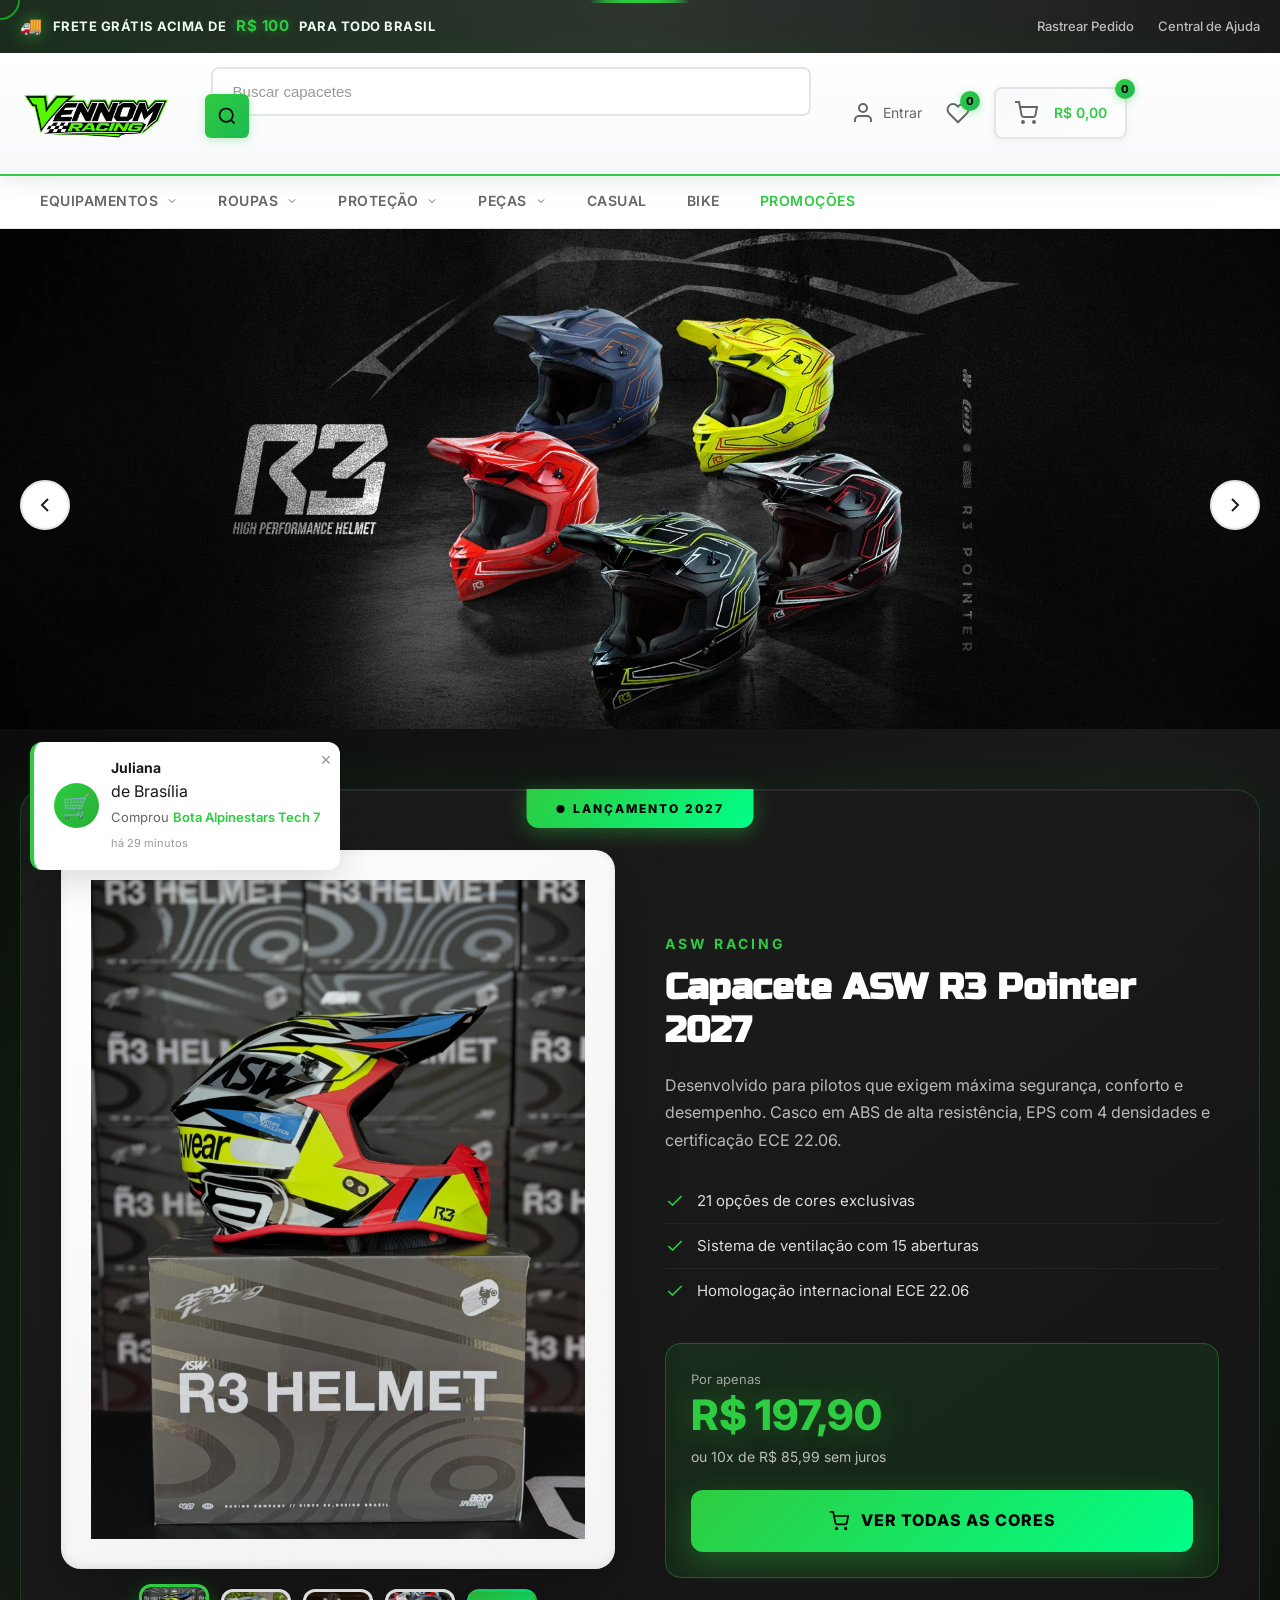
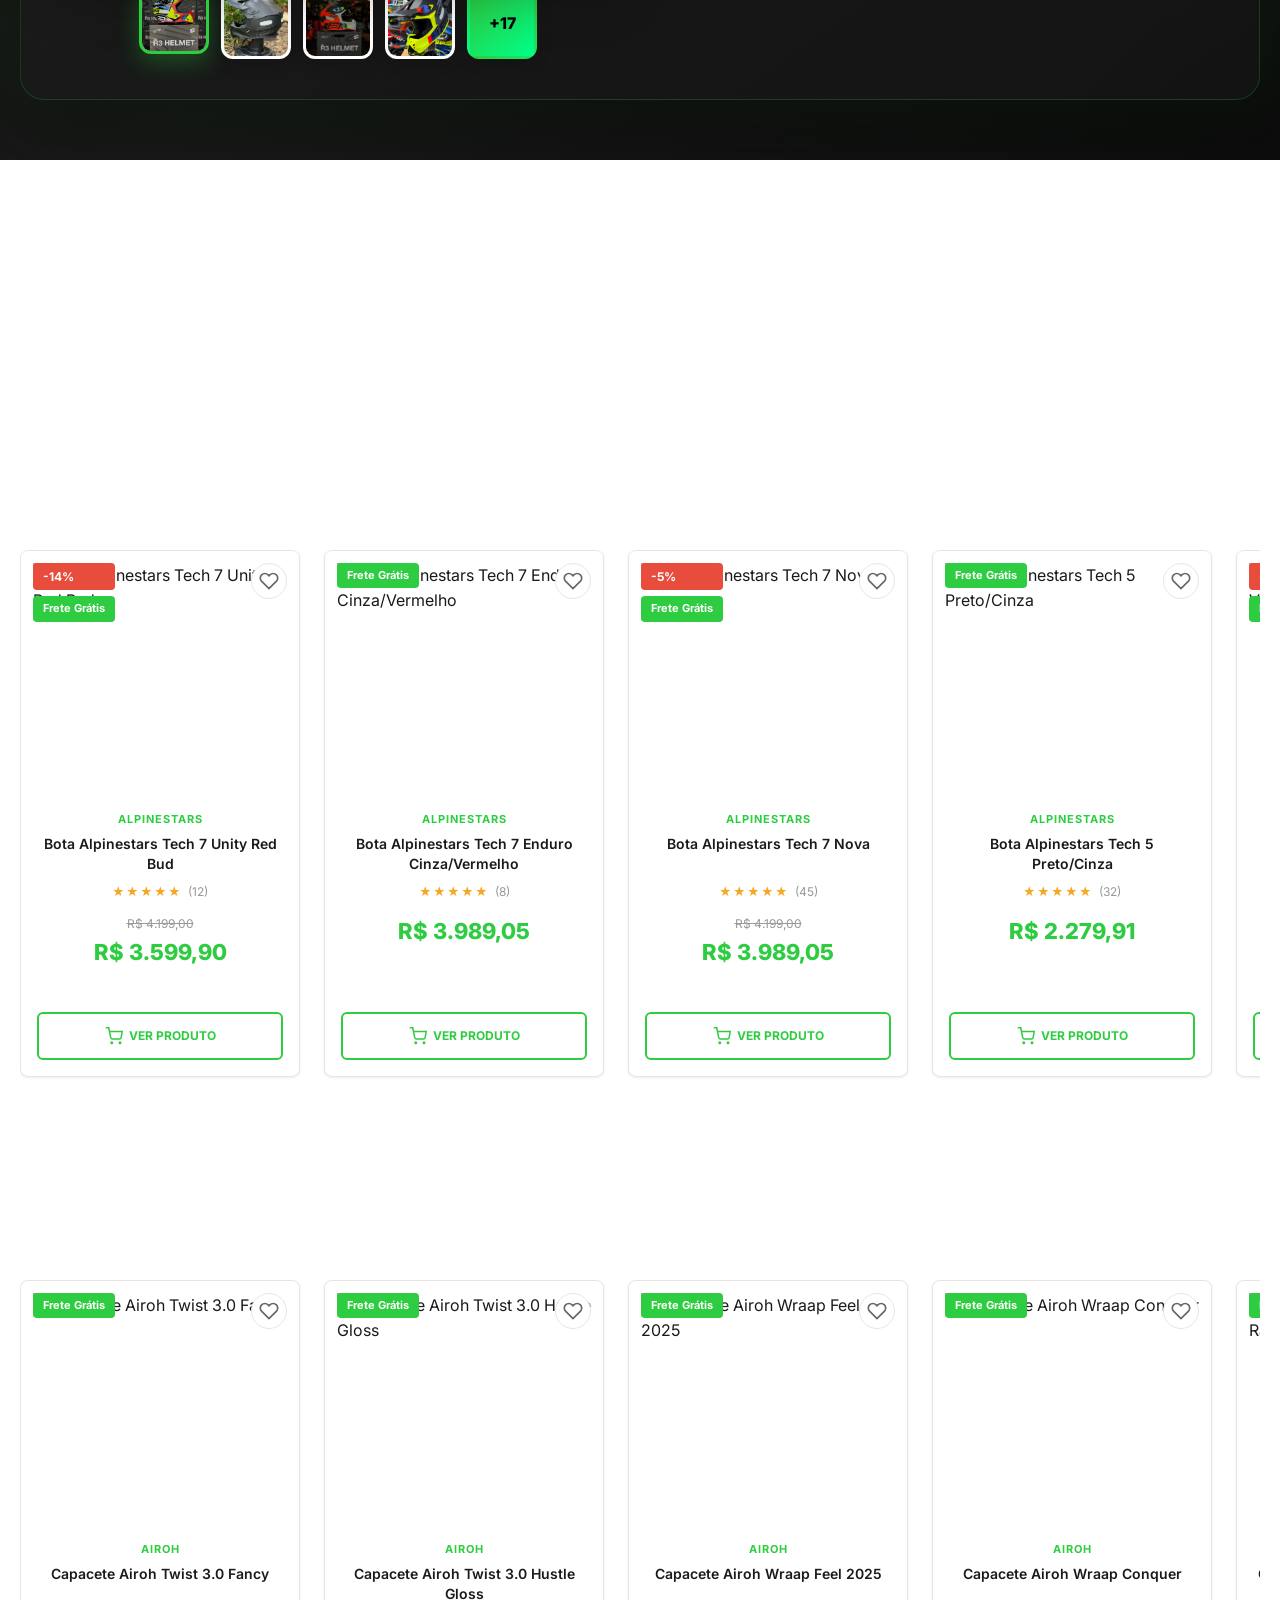
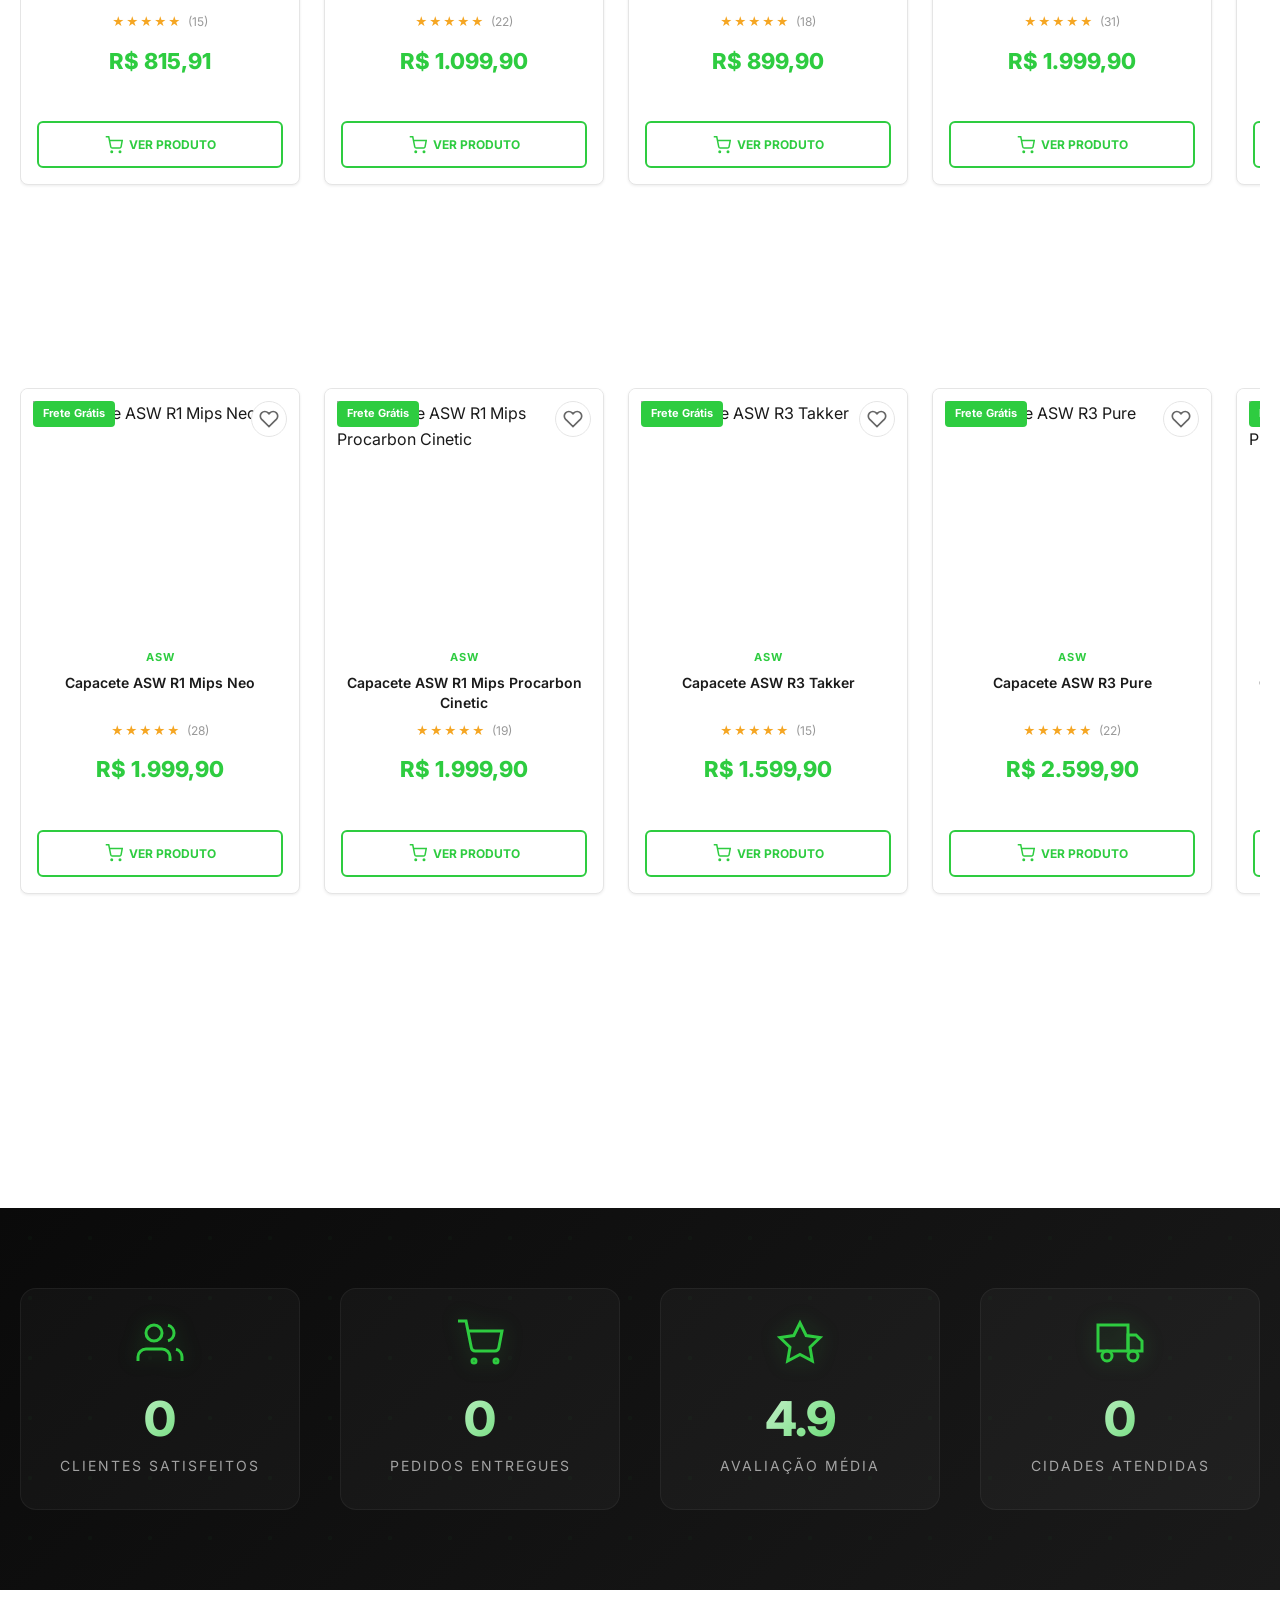
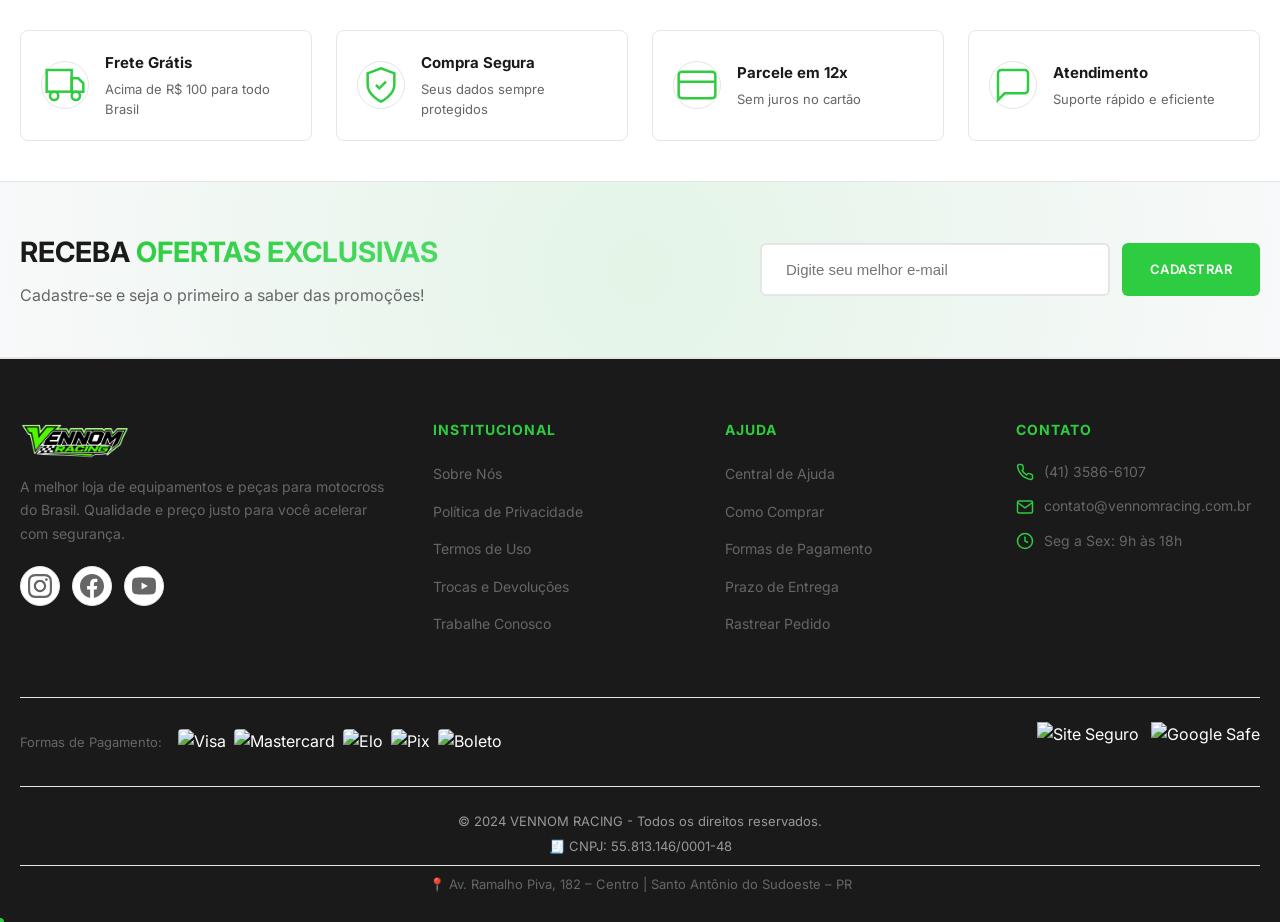
==== index.html @ b7139f8f "Loja VENNOM RACING - E-commerce de Motocross - Página inicial com produtos em destaque - Página de p" ====
<!DOCTYPE html>
<html lang="pt-BR">
<head>
    <meta charset="UTF-8">
    <meta name="viewport" content="width=device-width, initial-scale=1.0">
    <title>VENNOM RACING - Equipamentos e Peças para Motocross</title>
    <link rel="preconnect" href="https://fonts.googleapis.com">
    <link rel="preconnect" href="https://fonts.gstatic.com" crossorigin>
    <link href="https://fonts.googleapis.com/css2?family=Russo+One&family=Inter:wght@400;500;600;700;800&display=swap" rel="stylesheet">
    <link rel="stylesheet" href="styles.css">
    <link rel="stylesheet" href="css/effects.css">
</head>
<body>
    <!-- Top Bar -->
    <div class="top-bar">
        <div class="container">
            <div class="top-bar-content">
                <span class="shipping-info">
                    <span class="truck-icon">🚚</span>
                    FRETE GRÁTIS acima de <strong>R$ 100</strong> para todo Brasil
                </span>
                <div class="top-links">
                    <a href="#">Rastrear Pedido</a>
                    <a href="#">Central de Ajuda</a>
                </div>
            </div>
        </div>
    </div>

    <!-- Header Principal -->
    <header class="header">
        <div class="container">
            <div class="header-content">
                <!-- Logo -->
                <a href="/" class="logo">
                    <img src="assets/logo.png" alt="VENNOM RACING" class="logo-img">
                </a>

                <!-- Search Bar -->
                <div class="search-container">
                    <input type="text" placeholder="Buscar capacetes, botas, equipamentos..." class="search-input">
                    <button class="search-btn">
                        <svg width="20" height="20" viewBox="0 0 24 24" fill="none" stroke="currentColor" stroke-width="2">
                            <circle cx="11" cy="11" r="8"/>
                            <path d="m21 21-4.35-4.35"/>
                        </svg>
                    </button>
                </div>

                <!-- Header Actions -->
                <div class="header-actions">
                    <a href="#" class="header-action">
                        <svg width="24" height="24" viewBox="0 0 24 24" fill="none" stroke="currentColor" stroke-width="2">
                            <path d="M20 21v-2a4 4 0 0 0-4-4H8a4 4 0 0 0-4 4v2"/>
                            <circle cx="12" cy="7" r="4"/>
                        </svg>
                        <span>Entrar</span>
                    </a>
                    <a href="#" class="header-action wishlist">
                        <svg width="24" height="24" viewBox="0 0 24 24" fill="none" stroke="currentColor" stroke-width="2">
                            <path d="M20.84 4.61a5.5 5.5 0 0 0-7.78 0L12 5.67l-1.06-1.06a5.5 5.5 0 0 0-7.78 7.78l1.06 1.06L12 21.23l7.78-7.78 1.06-1.06a5.5 5.5 0 0 0 0-7.78z"/>
                        </svg>
                        <span class="badge">0</span>
                    </a>
                    <a href="#" class="header-action cart">
                        <svg width="24" height="24" viewBox="0 0 24 24" fill="none" stroke="currentColor" stroke-width="2">
                            <circle cx="9" cy="21" r="1"/>
                            <circle cx="20" cy="21" r="1"/>
                            <path d="M1 1h4l2.68 13.39a2 2 0 0 0 2 1.61h9.72a2 2 0 0 0 2-1.61L23 6H6"/>
                        </svg>
                        <span class="badge cart-count">0</span>
                        <span class="cart-total">R$ 0,00</span>
                    </a>
                </div>
            </div>
        </div>
    </header>

    <!-- Navigation -->
    <nav class="main-nav">
        <div class="container">
            <ul class="nav-list">
                <li class="nav-item has-dropdown">
                    <a href="#">
                        Equipamentos
                        <svg width="12" height="12" viewBox="0 0 24 24" fill="none" stroke="currentColor" stroke-width="2">
                            <path d="m6 9 6 6 6-6"/>
                        </svg>
                    </a>
                    <div class="dropdown-menu">
                        <div class="dropdown-column">
                            <h4>Capacetes</h4>
                            <a href="#">Capacetes Motocross</a>
                            <a href="#">Capacetes On Road</a>
                            <a href="#">Capacetes Abertos</a>
                            <a href="#">Viseiras</a>
                        </div>
                        <div class="dropdown-column">
                            <h4>Botas</h4>
                            <a href="#">Botas Motocross</a>
                            <a href="#">Botas Alpinestars</a>
                            <a href="#">Botas Gaerne</a>
                            <a href="#">Botas IMS</a>
                        </div>
                        <div class="dropdown-column">
                            <h4>Óculos</h4>
                            <a href="#">Óculos Oakley</a>
                            <a href="#">Óculos 100%</a>
                            <a href="#">Óculos Leatt</a>
                            <a href="#">Lentes e Tear-Offs</a>
                        </div>
                        <div class="dropdown-column">
                            <h4>Luvas</h4>
                            <a href="#">Luvas Motocross</a>
                            <a href="#">Luvas Alpinestars</a>
                            <a href="#">Luvas Fox</a>
                        </div>
                    </div>
                </li>
                <li class="nav-item has-dropdown">
                    <a href="#">
                        Roupas
                        <svg width="12" height="12" viewBox="0 0 24 24" fill="none" stroke="currentColor" stroke-width="2">
                            <path d="m6 9 6 6 6-6"/>
                        </svg>
                    </a>
                    <div class="dropdown-menu">
                        <div class="dropdown-column">
                            <h4>Calças e Camisas</h4>
                            <a href="#">Calças Motocross</a>
                            <a href="#">Camisas Motocross</a>
                            <a href="#">Kit Calça + Camisa</a>
                        </div>
                        <div class="dropdown-column">
                            <h4>Meiões</h4>
                            <a href="#">Meiões Motocross</a>
                            <a href="#">Meiões Fox</a>
                            <a href="#">Meiões Alpinestars</a>
                        </div>
                    </div>
                </li>
                <li class="nav-item has-dropdown">
                    <a href="#">
                        Proteção
                        <svg width="12" height="12" viewBox="0 0 24 24" fill="none" stroke="currentColor" stroke-width="2">
                            <path d="m6 9 6 6 6-6"/>
                        </svg>
                    </a>
                    <div class="dropdown-menu">
                        <div class="dropdown-column">
                            <h4>Proteções</h4>
                            <a href="#">Coletes</a>
                            <a href="#">Joelheiras</a>
                            <a href="#">Cotoveleiras</a>
                            <a href="#">Protetores de Pescoço</a>
                            <a href="#">Cintas Abdominais</a>
                        </div>
                    </div>
                </li>
                <li class="nav-item has-dropdown">
                    <a href="#">
                        Peças
                        <svg width="12" height="12" viewBox="0 0 24 24" fill="none" stroke="currentColor" stroke-width="2">
                            <path d="m6 9 6 6 6-6"/>
                        </svg>
                    </a>
                    <div class="dropdown-menu">
                        <div class="dropdown-column">
                            <h4>Motor</h4>
                            <a href="#">Filtros de Ar</a>
                            <a href="#">Filtros de Óleo</a>
                            <a href="#">Escapamentos</a>
                            <a href="#">Pistões</a>
                        </div>
                        <div class="dropdown-column">
                            <h4>Guidão</h4>
                            <a href="#">Guidões</a>
                            <a href="#">Manoplas</a>
                            <a href="#">Manetes</a>
                            <a href="#">Protetores de Mão</a>
                        </div>
                        <div class="dropdown-column">
                            <h4>Relação</h4>
                            <a href="#">Correntes</a>
                            <a href="#">Coroas</a>
                            <a href="#">Pinhões</a>
                        </div>
                    </div>
                </li>
                <li class="nav-item">
                    <a href="#">Casual</a>
                </li>
                <li class="nav-item">
                    <a href="#">Bike</a>
                </li>
                <li class="nav-item highlight">
                    <a href="#">Promoções</a>
                </li>
            </ul>
        </div>
    </nav>

    <!-- Hero Slider -->
    <section class="hero-slider">
        <div class="slider-container">
            <div class="slides">
                <div class="slide active">
                    <a href="#" class="slide-banner-full">
                        <img src="assets/banner-fasthouse.png" alt="Fasthouse - Só encontra aqui">
                    </a>
                </div>
                <div class="slide">
                    <a href="#asw-section" class="slide-banner-full">
                        <img src="assets/banner-asw-r3.png" alt="Capacete ASW R3">
                    </a>
                </div>
                <div class="slide">
                    <a href="#botas-section" class="slide-banner-full">
                        <img src="assets/banner-leatt.png" alt="Leatt Off-Road">
                    </a>
                </div>
            </div>
            <button class="slider-btn prev">
                <svg width="24" height="24" viewBox="0 0 24 24" fill="none" stroke="currentColor" stroke-width="2">
                    <path d="m15 18-6-6 6-6"/>
                </svg>
            </button>
            <button class="slider-btn next">
                <svg width="24" height="24" viewBox="0 0 24 24" fill="none" stroke="currentColor" stroke-width="2">
                    <path d="m9 18 6-6-6-6"/>
                </svg>
            </button>
            <div class="slider-dots">
                <span class="dot active"></span>
                <span class="dot"></span>
                <span class="dot"></span>
            </div>
        </div>
    </section>

    <!-- PRODUTO EM DESTAQUE -->
    <section class="featured-product-section">
        <div class="container">
            <div class="featured-product">
                <div class="featured-badge">
                    <span class="pulse-dot"></span>
                    LANÇAMENTO 2027
                </div>
                <div class="featured-content">
                    <div class="featured-gallery">
                        <div class="featured-main-image">
                            <img src="assets/products/r3/r3-01.jpg" alt="Capacete ASW R3 Pointer 2027" id="featured-image">
                        </div>
                        <div class="featured-thumbnails">
                            <div class="featured-thumb active" onclick="changeFeaturedImage('assets/products/r3/r3-01.jpg', this)">
                                <img src="assets/products/r3/r3-01.jpg" alt="Cor 1">
                            </div>
                            <div class="featured-thumb" onclick="changeFeaturedImage('assets/products/r3/r3-05.jpg', this)">
                                <img src="assets/products/r3/r3-05.jpg" alt="Cor 2">
                            </div>
                            <div class="featured-thumb" onclick="changeFeaturedImage('assets/products/r3/r3-08.jpg', this)">
                                <img src="assets/products/r3/r3-08.jpg" alt="Cor 3">
                            </div>
                            <div class="featured-thumb" onclick="changeFeaturedImage('assets/products/r3/r3-19.jpg', this)">
                                <img src="assets/products/r3/r3-19.jpg" alt="Cor 4">
                            </div>
                            <div class="featured-thumb more-colors" onclick="window.location.href='produto-asw-r3.html'">
                                <span>+17</span>
                            </div>
                        </div>
                    </div>
                    <div class="featured-info">
                        <span class="featured-brand">ASW RACING</span>
                        <h2 class="featured-title">Capacete ASW R3 Pointer 2027</h2>
                        <p class="featured-description">
                            Desenvolvido para pilotos que exigem máxima segurança, conforto e desempenho.
                            Casco em ABS de alta resistência, EPS com 4 densidades e certificação ECE 22.06.
                        </p>
                        <ul class="featured-highlights">
                            <li>
                                <svg width="20" height="20" viewBox="0 0 24 24" fill="none" stroke="currentColor" stroke-width="2">
                                    <polyline points="20 6 9 17 4 12"/>
                                </svg>
                                21 opções de cores exclusivas
                            </li>
                            <li>
                                <svg width="20" height="20" viewBox="0 0 24 24" fill="none" stroke="currentColor" stroke-width="2">
                                    <polyline points="20 6 9 17 4 12"/>
                                </svg>
                                Sistema de ventilação com 15 aberturas
                            </li>
                            <li>
                                <svg width="20" height="20" viewBox="0 0 24 24" fill="none" stroke="currentColor" stroke-width="2">
                                    <polyline points="20 6 9 17 4 12"/>
                                </svg>
                                Homologação internacional ECE 22.06
                            </li>
                        </ul>
                        <div class="featured-price-box">
                            <div class="featured-price">
                                <span class="price-label">Por apenas</span>
                                <span class="price-value">R$ 197,90</span>
                                <span class="price-installments">ou 10x de R$ 85,99 sem juros</span>
                            </div>
                            <div class="featured-actions">
                                <a href="produto-asw-r3.html" class="btn-featured-buy">
                                    <svg width="20" height="20" viewBox="0 0 24 24" fill="none" stroke="currentColor" stroke-width="2">
                                        <circle cx="9" cy="21" r="1"/>
                                        <circle cx="20" cy="21" r="1"/>
                                        <path d="M1 1h4l2.68 13.39a2 2 0 0 0 2 1.61h9.72a2 2 0 0 0 2-1.61L23 6H6"/>
                                    </svg>
                                    VER TODAS AS CORES
                                </a>
                            </div>
                        </div>
                    </div>
                </div>
            </div>
        </div>
    </section>

    <!-- Categories Section -->
    <section class="categories-section">
        <div class="container">
            <div class="categories-grid">
                <a href="#botas-section" class="category-card">
                    <div class="category-image-box">
                        <img src="assets/cat-bota-street.png" alt="Botas Street">
                    </div>
                    <span>Botas Street</span>
                </a>
                <a href="#botas-section" class="category-card">
                    <div class="category-image-box">
                        <img src="assets/cat-bota-mx.png" alt="Botas Off-Road">
                    </div>
                    <span>Botas Off-Road</span>
                </a>
                <a href="#capacetes-section" class="category-card">
                    <div class="category-image-box">
                        <img src="assets/cat-capacete-mx.png" alt="Capacetes Off-Road">
                    </div>
                    <span>Capacetes MX</span>
                </a>
                <a href="#capacetes-section" class="category-card">
                    <div class="category-image-box">
                        <img src="assets/cat-capacete-street.png" alt="Capacetes Street">
                    </div>
                    <span>Capacetes Street</span>
                </a>
                <a href="#" class="category-card">
                    <div class="category-image-box">
                        <img src="assets/cat-macacao.png" alt="Macacões">
                    </div>
                    <span>Macacões</span>
                </a>
                <a href="#" class="category-card">
                    <div class="category-image-box">
                        <img src="assets/cat-camisa.png" alt="Camisas Motocross">
                    </div>
                    <span>Camisas MX</span>
                </a>
            </div>
        </div>
    </section>

    <!-- Botas Alpinestars -->
    <section class="products-section" id="botas-section">
        <div class="container">
            <div class="section-header">
                <h2>BOTAS <span class="highlight-text">ALPINESTARS</span></h2>
                <a href="botas.html" class="view-all">Ver todos →</a>
            </div>
            <div class="products-grid" id="all-products-grid">
                <!-- Produtos carregados via JavaScript -->
            </div>
        </div>
    </section>

    <!-- Capacetes Airoh -->
    <section class="products-section" id="capacetes-section">
        <div class="container">
            <div class="section-header">
                <h2>CAPACETES <span class="highlight-text">AIROH</span></h2>
                <a href="capacetes.html" class="view-all">Ver todos →</a>
            </div>
            <div class="products-grid" id="capacetes-grid">
                <!-- Capacetes carregados via JavaScript -->
            </div>
        </div>
    </section>

    <!-- Capacetes ASW -->
    <section class="products-section" id="asw-section">
        <div class="container">
            <div class="section-header">
                <h2>CAPACETES <span class="highlight-text">ASW</span></h2>
                <a href="capacetes.html" class="view-all">Ver todos →</a>
            </div>
            <div class="products-grid" id="asw-grid">
                <!-- Capacetes ASW carregados via JavaScript -->
            </div>
        </div>
    </section>

    <!-- Brands Section -->
    <section class="brands-section">
        <div class="container">
            <div class="section-header">
                <h2>GRANDES <span class="highlight-text">MARCAS</span></h2>
                <div class="header-line"></div>
            </div>
            <div class="brands-logos">
                <img src="assets/marcas-logos.png" alt="ASW Racing, Alpinestars, MT Helmets, Norisk, 100%, Sidi" class="brands-img">
            </div>
        </div>
    </section>

    <!-- Stats Section -->
    <section class="stats-section">
        <div class="container">
            <div class="stats-grid">
                <div class="stat-item">
                    <div class="stat-icon">
                        <svg width="48" height="48" viewBox="0 0 24 24" fill="none" stroke="currentColor" stroke-width="1.5">
                            <path d="M17 21v-2a4 4 0 0 0-4-4H5a4 4 0 0 0-4 4v2"/>
                            <circle cx="9" cy="7" r="4"/>
                            <path d="M23 21v-2a4 4 0 0 0-3-3.87"/>
                            <path d="M16 3.13a4 4 0 0 1 0 7.75"/>
                        </svg>
                    </div>
                    <span class="stat-number counter-number" data-target="15000">0</span>
                    <span class="stat-label">Clientes Satisfeitos</span>
                </div>
                <div class="stat-item">
                    <div class="stat-icon">
                        <svg width="48" height="48" viewBox="0 0 24 24" fill="none" stroke="currentColor" stroke-width="1.5">
                            <circle cx="9" cy="21" r="1"/>
                            <circle cx="20" cy="21" r="1"/>
                            <path d="M1 1h4l2.68 13.39a2 2 0 0 0 2 1.61h9.72a2 2 0 0 0 2-1.61L23 6H6"/>
                        </svg>
                    </div>
                    <span class="stat-number counter-number" data-target="28500">0</span>
                    <span class="stat-label">Pedidos Entregues</span>
                </div>
                <div class="stat-item">
                    <div class="stat-icon">
                        <svg width="48" height="48" viewBox="0 0 24 24" fill="none" stroke="currentColor" stroke-width="1.5">
                            <polygon points="12 2 15.09 8.26 22 9.27 17 14.14 18.18 21.02 12 17.77 5.82 21.02 7 14.14 2 9.27 8.91 8.26 12 2"/>
                        </svg>
                    </div>
                    <span class="stat-number">4.9</span>
                    <span class="stat-label">Avaliação Média</span>
                </div>
                <div class="stat-item">
                    <div class="stat-icon">
                        <svg width="48" height="48" viewBox="0 0 24 24" fill="none" stroke="currentColor" stroke-width="1.5">
                            <rect x="1" y="3" width="15" height="13"/>
                            <polygon points="16 8 20 8 23 11 23 16 16 16 16 8"/>
                            <circle cx="5.5" cy="18.5" r="2.5"/>
                            <circle cx="18.5" cy="18.5" r="2.5"/>
                        </svg>
                    </div>
                    <span class="stat-number counter-number" data-target="5570">0</span>
                    <span class="stat-label">Cidades Atendidas</span>
                </div>
            </div>
        </div>
    </section>

    <!-- Benefits Section -->
    <section class="benefits-section">
        <div class="container">
            <div class="benefits-grid">
                <div class="benefit-item">
                    <div class="benefit-icon">
                        <svg width="40" height="40" viewBox="0 0 24 24" fill="none" stroke="currentColor" stroke-width="1.5">
                            <rect x="1" y="3" width="15" height="13"/>
                            <polygon points="16 8 20 8 23 11 23 16 16 16 16 8"/>
                            <circle cx="5.5" cy="18.5" r="2.5"/>
                            <circle cx="18.5" cy="18.5" r="2.5"/>
                        </svg>
                    </div>
                    <div class="benefit-text">
                        <h4>Frete Grátis</h4>
                        <p>Acima de R$ 100 para todo Brasil</p>
                    </div>
                </div>
                <div class="benefit-item">
                    <div class="benefit-icon">
                        <svg width="40" height="40" viewBox="0 0 24 24" fill="none" stroke="currentColor" stroke-width="1.5">
                            <path d="M12 22s8-4 8-10V5l-8-3-8 3v7c0 6 8 10 8 10z"/>
                            <path d="m9 12 2 2 4-4"/>
                        </svg>
                    </div>
                    <div class="benefit-text">
                        <h4>Compra Segura</h4>
                        <p>Seus dados sempre protegidos</p>
                    </div>
                </div>
                <div class="benefit-item">
                    <div class="benefit-icon">
                        <svg width="40" height="40" viewBox="0 0 24 24" fill="none" stroke="currentColor" stroke-width="1.5">
                            <rect x="1" y="4" width="22" height="16" rx="2" ry="2"/>
                            <line x1="1" y1="10" x2="23" y2="10"/>
                        </svg>
                    </div>
                    <div class="benefit-text">
                        <h4>Parcele em 12x</h4>
                        <p>Sem juros no cartão</p>
                    </div>
                </div>
                <div class="benefit-item">
                    <div class="benefit-icon">
                        <svg width="40" height="40" viewBox="0 0 24 24" fill="none" stroke="currentColor" stroke-width="1.5">
                            <path d="M21 15a2 2 0 0 1-2 2H7l-4 4V5a2 2 0 0 1 2-2h14a2 2 0 0 1 2 2z"/>
                        </svg>
                    </div>
                    <div class="benefit-text">
                        <h4>Atendimento</h4>
                        <p>Suporte rápido e eficiente</p>
                    </div>
                </div>
            </div>
        </div>
    </section>

    <!-- Newsletter -->
    <section class="newsletter-section">
        <div class="container">
            <div class="newsletter-content">
                <div class="newsletter-text">
                    <h3>RECEBA <span class="highlight-text">OFERTAS EXCLUSIVAS</span></h3>
                    <p>Cadastre-se e seja o primeiro a saber das promoções!</p>
                </div>
                <form class="newsletter-form">
                    <input type="email" placeholder="Digite seu melhor e-mail" required>
                    <button type="submit" class="btn-primary">CADASTRAR</button>
                </form>
            </div>
        </div>
    </section>

    <!-- Footer -->
    <footer class="footer">
        <div class="container">
            <div class="footer-grid">
                <div class="footer-col">
                    <img src="assets/logo.png" alt="VENNOM RACING" class="footer-logo">
                    <p>A melhor loja de equipamentos e peças para motocross do Brasil. Qualidade e preço justo para você acelerar com segurança.</p>
                    <div class="social-links">
                        <a href="#" aria-label="Instagram">
                            <svg width="24" height="24" viewBox="0 0 24 24" fill="currentColor">
                                <path d="M12 2.163c3.204 0 3.584.012 4.85.07 3.252.148 4.771 1.691 4.919 4.919.058 1.265.069 1.645.069 4.849 0 3.205-.012 3.584-.069 4.849-.149 3.225-1.664 4.771-4.919 4.919-1.266.058-1.644.07-4.85.07-3.204 0-3.584-.012-4.849-.07-3.26-.149-4.771-1.699-4.919-4.92-.058-1.265-.07-1.644-.07-4.849 0-3.204.013-3.583.07-4.849.149-3.227 1.664-4.771 4.919-4.919 1.266-.057 1.645-.069 4.849-.069zm0-2.163c-3.259 0-3.667.014-4.947.072-4.358.2-6.78 2.618-6.98 6.98-.059 1.281-.073 1.689-.073 4.948 0 3.259.014 3.668.072 4.948.2 4.358 2.618 6.78 6.98 6.98 1.281.058 1.689.072 4.948.072 3.259 0 3.668-.014 4.948-.072 4.354-.2 6.782-2.618 6.979-6.98.059-1.28.073-1.689.073-4.948 0-3.259-.014-3.667-.072-4.947-.196-4.354-2.617-6.78-6.979-6.98-1.281-.059-1.69-.073-4.949-.073zm0 5.838c-3.403 0-6.162 2.759-6.162 6.162s2.759 6.163 6.162 6.163 6.162-2.759 6.162-6.163c0-3.403-2.759-6.162-6.162-6.162zm0 10.162c-2.209 0-4-1.79-4-4 0-2.209 1.791-4 4-4s4 1.791 4 4c0 2.21-1.791 4-4 4zm6.406-11.845c-.796 0-1.441.645-1.441 1.44s.645 1.44 1.441 1.44c.795 0 1.439-.645 1.439-1.44s-.644-1.44-1.439-1.44z"/>
                            </svg>
                        </a>
                        <a href="#" aria-label="Facebook">
                            <svg width="24" height="24" viewBox="0 0 24 24" fill="currentColor">
                                <path d="M24 12.073c0-6.627-5.373-12-12-12s-12 5.373-12 12c0 5.99 4.388 10.954 10.125 11.854v-8.385H7.078v-3.47h3.047V9.43c0-3.007 1.792-4.669 4.533-4.669 1.312 0 2.686.235 2.686.235v2.953H15.83c-1.491 0-1.956.925-1.956 1.874v2.25h3.328l-.532 3.47h-2.796v8.385C19.612 23.027 24 18.062 24 12.073z"/>
                            </svg>
                        </a>
                        <a href="#" aria-label="YouTube">
                            <svg width="24" height="24" viewBox="0 0 24 24" fill="currentColor">
                                <path d="M23.498 6.186a3.016 3.016 0 0 0-2.122-2.136C19.505 3.545 12 3.545 12 3.545s-7.505 0-9.377.505A3.017 3.017 0 0 0 .502 6.186C0 8.07 0 12 0 12s0 3.93.502 5.814a3.016 3.016 0 0 0 2.122 2.136c1.871.505 9.376.505 9.376.505s7.505 0 9.377-.505a3.015 3.015 0 0 0 2.122-2.136C24 15.93 24 12 24 12s0-3.93-.502-5.814zM9.545 15.568V8.432L15.818 12l-6.273 3.568z"/>
                            </svg>
                        </a>
                    </div>
                </div>
                <div class="footer-col">
                    <h4>Institucional</h4>
                    <ul>
                        <li><a href="#">Sobre Nós</a></li>
                        <li><a href="#">Política de Privacidade</a></li>
                        <li><a href="#">Termos de Uso</a></li>
                        <li><a href="#">Trocas e Devoluções</a></li>
                        <li><a href="#">Trabalhe Conosco</a></li>
                    </ul>
                </div>
                <div class="footer-col">
                    <h4>Ajuda</h4>
                    <ul>
                        <li><a href="#">Central de Ajuda</a></li>
                        <li><a href="#">Como Comprar</a></li>
                        <li><a href="#">Formas de Pagamento</a></li>
                        <li><a href="#">Prazo de Entrega</a></li>
                        <li><a href="#">Rastrear Pedido</a></li>
                    </ul>
                </div>
                <div class="footer-col">
                    <h4>Contato</h4>
                    <ul class="contact-info">
                        <li>
                            <svg width="18" height="18" viewBox="0 0 24 24" fill="none" stroke="currentColor" stroke-width="2">
                                <path d="M22 16.92v3a2 2 0 0 1-2.18 2 19.79 19.79 0 0 1-8.63-3.07 19.5 19.5 0 0 1-6-6 19.79 19.79 0 0 1-3.07-8.67A2 2 0 0 1 4.11 2h3a2 2 0 0 1 2 1.72 12.84 12.84 0 0 0 .7 2.81 2 2 0 0 1-.45 2.11L8.09 9.91a16 16 0 0 0 6 6l1.27-1.27a2 2 0 0 1 2.11-.45 12.84 12.84 0 0 0 2.81.7A2 2 0 0 1 22 16.92z"/>
                            </svg>
                            (41) 3586-6107
                        </li>
                        <li>
                            <svg width="18" height="18" viewBox="0 0 24 24" fill="none" stroke="currentColor" stroke-width="2">
                                <path d="M4 4h16c1.1 0 2 .9 2 2v12c0 1.1-.9 2-2 2H4c-1.1 0-2-.9-2-2V6c0-1.1.9-2 2-2z"/>
                                <polyline points="22,6 12,13 2,6"/>
                            </svg>
                            contato@vennomracing.com.br
                        </li>
                        <li>
                            <svg width="18" height="18" viewBox="0 0 24 24" fill="none" stroke="currentColor" stroke-width="2">
                                <circle cx="12" cy="12" r="10"/>
                                <polyline points="12 6 12 12 16 14"/>
                            </svg>
                            Seg a Sex: 9h às 18h
                        </li>
                    </ul>
                </div>
            </div>
            <div class="footer-bottom">
                <div class="payment-methods">
                    <span>Formas de Pagamento:</span>
                    <div class="payment-icons">
                        <img src="https://via.placeholder.com/40x25/1a1a1a/ffffff?text=VISA" alt="Visa">
                        <img src="https://via.placeholder.com/40x25/1a1a1a/ffffff?text=MC" alt="Mastercard">
                        <img src="https://via.placeholder.com/40x25/1a1a1a/ffffff?text=ELO" alt="Elo">
                        <img src="https://via.placeholder.com/40x25/1a1a1a/ffffff?text=PIX" alt="Pix">
                        <img src="https://via.placeholder.com/40x25/1a1a1a/ffffff?text=BOLETO" alt="Boleto">
                    </div>
                </div>
                <div class="security-seals">
                    <img src="https://via.placeholder.com/80x40/1a1a1a/39ff14?text=SSL" alt="Site Seguro">
                    <img src="https://via.placeholder.com/80x40/1a1a1a/39ff14?text=GOOGLE" alt="Google Safe">
                </div>
            </div>
            <div class="copyright">
                <p>&copy; 2024 VENNOM RACING - Todos os direitos reservados.</p>
                <p>🧾 CNPJ: 55.813.146/0001-48</p>
                <p class="store-address">📍 Av. Ramalho Piva, 182 – Centro | Santo Antônio do Sudoeste – PR</p>
            </div>
        </div>
    </footer>

    <!-- Mobile Bottom Navigation -->
    <nav class="mobile-nav">
        <a href="/" class="mobile-nav-item active">
            <svg width="24" height="24" viewBox="0 0 24 24" fill="none" stroke="currentColor" stroke-width="2">
                <path d="M3 9l9-7 9 7v11a2 2 0 0 1-2 2H5a2 2 0 0 1-2-2z"/>
                <polyline points="9 22 9 12 15 12 15 22"/>
            </svg>
            <span>Início</span>
        </a>
        <a href="#botas-section" class="mobile-nav-item">
            <svg width="24" height="24" viewBox="0 0 24 24" fill="none" stroke="currentColor" stroke-width="2">
                <rect x="3" y="3" width="7" height="7"/>
                <rect x="14" y="3" width="7" height="7"/>
                <rect x="14" y="14" width="7" height="7"/>
                <rect x="3" y="14" width="7" height="7"/>
            </svg>
            <span>Produtos</span>
        </a>
        <a href="#" class="mobile-nav-item">
            <svg width="24" height="24" viewBox="0 0 24 24" fill="none" stroke="currentColor" stroke-width="2">
                <path d="M20.84 4.61a5.5 5.5 0 0 0-7.78 0L12 5.67l-1.06-1.06a5.5 5.5 0 0 0-7.78 7.78l1.06 1.06L12 21.23l7.78-7.78 1.06-1.06a5.5 5.5 0 0 0 0-7.78z"/>
            </svg>
            <span>Favoritos</span>
        </a>
        <a href="#" class="mobile-nav-item" onclick="openSearch()">
            <svg width="24" height="24" viewBox="0 0 24 24" fill="none" stroke="currentColor" stroke-width="2">
                <circle cx="11" cy="11" r="8"/>
                <path d="m21 21-4.35-4.35"/>
            </svg>
            <span>Buscar</span>
        </a>
        <a href="#" class="mobile-nav-item cart-nav">
            <svg width="24" height="24" viewBox="0 0 24 24" fill="none" stroke="currentColor" stroke-width="2">
                <circle cx="9" cy="21" r="1"/>
                <circle cx="20" cy="21" r="1"/>
                <path d="M1 1h4l2.68 13.39a2 2 0 0 0 2 1.61h9.72a2 2 0 0 0 2-1.61L23 6H6"/>
            </svg>
            <span class="mobile-cart-badge">0</span>
            <span>Carrinho</span>
        </a>
    </nav>

    <script src="js/products.js"></script>
    <script src="js/effects.js"></script>
    <script src="script.js"></script>
    <script>
        // Renderizar produtos por categoria
        document.addEventListener('DOMContentLoaded', function() {
            renderBotas();
            renderCapacetesAiroh();
            renderCapacetesASW();
            updateCartUI();
        });

        function renderBotas() {
            const container = document.getElementById('all-products-grid');
            if (!container) return;
            const botas = PRODUCTS.filter(p => p.category === 'Botas');
            container.innerHTML = botas.map(p => createProductCard(p)).join('');
        }

        function renderCapacetesAiroh() {
            const container = document.getElementById('capacetes-grid');
            if (!container) return;
            const capacetes = PRODUCTS.filter(p => p.brand === 'Airoh');
            container.innerHTML = capacetes.map(p => createProductCard(p)).join('');
        }

        function renderCapacetesASW() {
            const container = document.getElementById('asw-grid');
            if (!container) return;
            const capacetes = PRODUCTS.filter(p => p.brand === 'ASW');
            container.innerHTML = capacetes.map(p => createProductCard(p)).join('');
        }

        function createProductCard(product) {
            const productUrl = product.customPage ? product.customPage : `produto.html?p=${product.slug}`;
            return `
                <div class="product-card">
                    <div class="product-badges">
                        ${product.isNew ? `<span class="badge-new">Lançamento</span>` : ''}
                        ${product.discount > 0 ? `<span class="badge-sale">-${product.discount}%</span>` : ''}
                        ${product.freeShipping ? `<span class="badge-free-shipping">Frete Grátis</span>` : ''}
                    </div>
                    <button class="btn-wishlist">
                        <svg width="20" height="20" viewBox="0 0 24 24" fill="none" stroke="currentColor" stroke-width="2">
                            <path d="M20.84 4.61a5.5 5.5 0 0 0-7.78 0L12 5.67l-1.06-1.06a5.5 5.5 0 0 0-7.78 7.78l1.06 1.06L12 21.23l7.78-7.78 1.06-1.06a5.5 5.5 0 0 0 0-7.78z"/>
                        </svg>
                    </button>
                    <a href="${productUrl}" class="product-image">
                        <img src="${product.images[0]}" alt="${product.name}">
                    </a>
                    <div class="product-info">
                        <span class="product-brand">${product.brand}</span>
                        <h3 class="product-name">${product.name}</h3>
                        <div class="product-rating">
                            <span class="stars">★★★★★</span>
                            <span class="rating-count">(${product.reviews})</span>
                        </div>
                        <div class="product-prices">
                            ${product.priceOld ? `<span class="price-old">${formatPrice(product.priceOld)}</span>` : ''}
                            <span class="price-current">${formatPrice(product.price)}</span>
                        </div>
                        <span class="price-installments">${product.installments} sem juros</span>
                    </div>
                    <div class="product-actions">
                        <a href="${productUrl}" class="btn-add-cart">
                            <svg width="18" height="18" viewBox="0 0 24 24" fill="none" stroke="currentColor" stroke-width="2">
                                <circle cx="9" cy="21" r="1"/>
                                <circle cx="20" cy="21" r="1"/>
                                <path d="M1 1h4l2.68 13.39a2 2 0 0 0 2 1.61h9.72a2 2 0 0 0 2-1.61L23 6H6"/>
                            </svg>
                            VER PRODUTO
                        </a>
                    </div>
                </div>
            `;
        }

        function quickAddToCart(productId) {
            const product = getProductById(productId);
            if (product) {
                let cart = JSON.parse(localStorage.getItem('vennom_cart') || '[]');
                const existing = cart.find(item => item.id === productId);
                if (existing) {
                    existing.quantity++;
                } else {
                    cart.push({
                        id: product.id,
                        name: product.name,
                        price: product.price,
                        image: product.images[0],
                        quantity: 1
                    });
                }
                localStorage.setItem('vennom_cart', JSON.stringify(cart));
                updateCartUI();
                showNotification('Produto adicionado ao carrinho!');
            }
        }

        function updateCartUI() {
            const cart = JSON.parse(localStorage.getItem('vennom_cart') || '[]');
            const count = cart.reduce((sum, item) => sum + item.quantity, 0);
            const total = cart.reduce((sum, item) => sum + (item.price * item.quantity), 0);
            const countEl = document.querySelector('.cart-count');
            const totalEl = document.querySelector('.cart-total');
            const mobileCartBadge = document.querySelector('.mobile-cart-badge');
            if (countEl) countEl.textContent = count;
            if (totalEl) totalEl.textContent = formatPrice(total);
            if (mobileCartBadge) mobileCartBadge.textContent = count;
        }

        function openSearch() {
            const searchInput = document.querySelector('.search-input');
            if (searchInput) {
                window.scrollTo({ top: 0, behavior: 'smooth' });
                setTimeout(() => searchInput.focus(), 300);
            }
        }

        function showNotification(message) {
            const toast = document.createElement('div');
            toast.className = 'toast-notification';
            toast.innerHTML = `
                <svg width="20" height="20" viewBox="0 0 24 24" fill="none" stroke="currentColor" stroke-width="2">
                    <path d="M22 11.08V12a10 10 0 1 1-5.93-9.14"/>
                    <polyline points="22 4 12 14.01 9 11.01"/>
                </svg>
                <span>${message}</span>
            `;
            document.body.appendChild(toast);
            setTimeout(() => toast.remove(), 3000);
        }

        // Função para trocar imagem do produto em destaque
        function changeFeaturedImage(src, element) {
            document.getElementById('featured-image').src = src;
            document.querySelectorAll('.featured-thumb').forEach(t => t.classList.remove('active'));
            element.classList.add('active');
        }
    </script>
</body>
</html>
---- styles.css ----
/* =============================================
   VENNOM RACING - Loja de Motocross
   Design Profissional - Tema Claro
   ============================================= */

/* CSS Variables - Design Profissional */
:root {
    /* Cores Principais - Verde */
    --primary: #2ECC40;
    --primary-dark: #27AE36;
    --primary-light: #4CD964;
    --primary-subtle: rgba(46, 204, 64, 0.08);

    /* Cores de Fundo - Tema Claro */
    --bg-dark: #ffffff;
    --bg-darker: #f8f9fa;
    --bg-card: #ffffff;
    --bg-card-hover: #f5f5f5;
    --bg-elevated: #ffffff;

    /* Cores de Texto */
    --text-primary: #1a1a1a;
    --text-secondary: #666666;
    --text-muted: #999999;

    /* Cores de Estado */
    --success: #2ECC40;
    --warning: #F5A623;
    --danger: #E74C3C;
    --info: #3498DB;

    /* Bordas */
    --border-color: #e5e5e5;
    --border-light: #f0f0f0;

    /* Sombras */
    --shadow-sm: 0 1px 3px rgba(0, 0, 0, 0.08);
    --shadow-md: 0 4px 12px rgba(0, 0, 0, 0.1);
    --shadow-lg: 0 8px 24px rgba(0, 0, 0, 0.12);

    /* Tipografia */
    --font-main: 'Inter', -apple-system, BlinkMacSystemFont, 'Segoe UI', sans-serif;
    --font-display: 'Inter', sans-serif;

    /* Espaçamentos */
    --container-width: 1280px;
    --header-height: 64px;
    --nav-height: 48px;

    /* Transições */
    --transition-fast: 0.15s ease;
    --transition-normal: 0.2s ease;

    /* Border Radius */
    --radius-sm: 4px;
    --radius-md: 6px;
    --radius-lg: 8px;
}

/* Reset & Base */
*, *::before, *::after {
    margin: 0;
    padding: 0;
    box-sizing: border-box;
}

html {
    scroll-behavior: smooth;
}

body {
    font-family: var(--font-main);
    background-color: var(--bg-dark);
    color: var(--text-primary);
    line-height: 1.6;
    -webkit-font-smoothing: antialiased;
    -moz-osx-font-smoothing: grayscale;
}

a {
    text-decoration: none;
    color: inherit;
    transition: color var(--transition-fast);
}

img {
    max-width: 100%;
    height: auto;
    display: block;
}

button {
    cursor: pointer;
    border: none;
    background: none;
    font-family: inherit;
}

ul, ol {
    list-style: none;
}

/* Container */
.container {
    max-width: var(--container-width);
    margin: 0 auto;
    padding: 0 20px;
}

/* Highlight Text */
.highlight-text {
    color: var(--primary);
}

/* =============================================
   TOP BAR
   ============================================= */
.top-bar {
    background: linear-gradient(90deg, #1a1a1a 0%, #2d2d2d 50%, #1a1a1a 100%);
    border-bottom: none;
    padding: 12px 0;
    font-size: 13px;
    position: relative;
    overflow: hidden;
}

.top-bar::before {
    content: '';
    position: absolute;
    top: 0;
    left: -100%;
    width: 200%;
    height: 100%;
    background: linear-gradient(90deg, transparent, rgba(46, 204, 64, 0.1), transparent);
    animation: shine-bar 3s infinite;
}

@keyframes shine-bar {
    0% { transform: translateX(-50%); }
    100% { transform: translateX(50%); }
}

.top-bar-content {
    display: flex;
    justify-content: space-between;
    align-items: center;
}

.shipping-info {
    color: #fff;
    font-weight: 700;
    display: flex;
    align-items: center;
    gap: 10px;
    text-transform: uppercase;
    letter-spacing: 0.5px;
}

.shipping-info .truck-icon {
    font-size: 18px;
    filter: drop-shadow(0 0 8px rgba(46, 204, 64, 0.6));
    animation: drive-truck 1.5s ease-in-out infinite;
}

@keyframes drive-truck {
    0%, 100% { transform: translateX(0); }
    25% { transform: translateX(3px); }
    75% { transform: translateX(-3px); }
}

.shipping-info strong {
    color: var(--primary);
    font-size: 15px;
    text-shadow: 0 0 10px rgba(46, 204, 64, 0.5);
}

.top-links {
    display: flex;
    gap: 24px;
}

.top-links a {
    color: rgba(255, 255, 255, 0.7);
    transition: all 0.3s ease;
    font-weight: 500;
    position: relative;
}

.top-links a::after {
    content: '';
    position: absolute;
    bottom: -2px;
    left: 0;
    width: 0;
    height: 1px;
    background: var(--primary);
    transition: width 0.3s ease;
}

.top-links a:hover {
    color: var(--primary);
}

.top-links a:hover::after {
    width: 100%;
}

/* =============================================
   HEADER
   ============================================= */
.header {
    background: linear-gradient(180deg, #ffffff 0%, #f8f9fa 100%);
    padding: 14px 0;
    position: sticky;
    top: 0;
    z-index: 1000;
    border-bottom: 2px solid var(--primary);
    box-shadow: 0 4px 20px rgba(0, 0, 0, 0.08), 0 0 40px rgba(46, 204, 64, 0.05);
}

.header-content {
    display: flex;
    align-items: center;
    gap: 40px;
}

/* Logo */
.logo {
    flex-shrink: 0;
    display: flex;
    align-items: center;
}

.logo-img {
    height: 55px;
    width: auto;
    max-width: 200px;
    object-fit: contain;
}

/* Search Container */
.search-container {
    flex: 1;
    max-width: 600px;
    position: relative;
}

.search-input {
    width: 100%;
    padding: 14px 50px 14px 20px;
    background: var(--bg-card);
    border: 2px solid var(--border-color);
    border-radius: var(--radius-lg);
    color: var(--text-primary);
    font-size: 15px;
    transition: all var(--transition-fast);
}

.search-input::placeholder {
    color: var(--text-muted);
}

.search-input:focus {
    outline: none;
    border-color: var(--primary);
}

.search-btn {
    position: absolute;
    right: 6px;
    top: 50%;
    transform: translateY(-50%);
    width: 44px;
    height: 44px;
    background: linear-gradient(135deg, var(--primary) 0%, #1db954 100%);
    border-radius: var(--radius-md);
    display: flex;
    align-items: center;
    justify-content: center;
    color: #000;
    transition: all 0.3s ease;
    box-shadow: 0 2px 10px rgba(46, 204, 64, 0.3);
}

.search-btn:hover {
    background: linear-gradient(135deg, #1db954 0%, var(--primary) 100%);
    transform: translateY(-50%) scale(1.05);
    box-shadow: 0 4px 15px rgba(46, 204, 64, 0.4);
}

/* Header Actions */
.header-actions {
    display: flex;
    align-items: center;
    gap: 24px;
}

.header-action {
    display: flex;
    align-items: center;
    gap: 8px;
    color: var(--text-secondary);
    font-size: 14px;
    position: relative;
    transition: color var(--transition-fast);
}

.header-action:hover {
    color: var(--primary);
}

.header-action svg {
    stroke: currentColor;
}

.header-action .badge {
    position: absolute;
    top: -10px;
    right: -10px;
    background: linear-gradient(135deg, var(--primary) 0%, #1db954 100%);
    color: #000;
    font-size: 11px;
    font-weight: 800;
    min-width: 20px;
    height: 20px;
    border-radius: 50%;
    display: flex;
    align-items: center;
    justify-content: center;
    box-shadow: 0 2px 8px rgba(46, 204, 64, 0.4);
    animation: pulse-badge 2s infinite;
}

@keyframes pulse-badge {
    0%, 100% { transform: scale(1); }
    50% { transform: scale(1.1); }
}

.header-action.cart {
    background: linear-gradient(135deg, #f8f9fa 0%, #fff 100%);
    padding: 12px 18px;
    border-radius: var(--radius-lg);
    border: 2px solid var(--border-color);
    box-shadow: 0 2px 10px rgba(0, 0, 0, 0.05);
    transition: all 0.3s ease;
}

.header-action.cart:hover {
    border-color: var(--primary);
    box-shadow: 0 4px 15px rgba(46, 204, 64, 0.2);
    transform: translateY(-2px);
}

.header-action.cart:hover {
    border-color: var(--primary);
}

.cart-total {
    font-weight: 600;
    color: var(--primary);
    margin-left: 8px;
}

/* =============================================
   NAVIGATION
   ============================================= */
.main-nav {
    background: var(--bg-card);
    border-bottom: 1px solid var(--border-color);
}

.nav-list {
    display: flex;
    align-items: center;
    gap: 0;
}

.nav-item > a {
    display: flex;
    align-items: center;
    gap: 8px;
    padding: 14px 20px;
    font-size: 14px;
    font-weight: 600;
    text-transform: uppercase;
    letter-spacing: 0.5px;
    color: var(--text-secondary);
    transition: all var(--transition-fast);
    border-bottom: 2px solid transparent;
}

.nav-item > a:hover,
.nav-item.active > a {
    color: var(--primary);
    background: rgba(57, 255, 20, 0.05);
    border-bottom-color: var(--primary);
}

.nav-item.highlight > a {
    color: var(--primary);
    font-weight: 600;
}

/* Dropdown Menu */
.nav-item.has-dropdown {
    position: relative;
}

.dropdown-menu {
    position: absolute;
    top: 100%;
    left: 0;
    background: var(--bg-elevated);
    border: 1px solid var(--border-color);
    border-radius: 0 0 var(--radius-lg) var(--radius-lg);
    padding: 24px;
    display: none;
    gap: 32px;
    min-width: 600px;
    box-shadow: var(--shadow-lg);
    z-index: 100;
}

.nav-item.has-dropdown:hover .dropdown-menu {
    display: flex;
}

.dropdown-column h4 {
    color: var(--primary);
    font-size: 14px;
    font-weight: 700;
    text-transform: uppercase;
    margin-bottom: 12px;
    padding-bottom: 8px;
    border-bottom: 1px solid var(--border-color);
}

.dropdown-column a {
    display: block;
    padding: 8px 0;
    color: var(--text-secondary);
    font-size: 14px;
    transition: all var(--transition-fast);
}

.dropdown-column a:hover {
    color: var(--primary);
    padding-left: 8px;
}

/* =============================================
   HERO SLIDER
   ============================================= */
.hero-slider {
    background: var(--bg-darker);
    position: relative;
    overflow: hidden;
}

.slider-container {
    position: relative;
    max-width: 100%;
}

.slides {
    position: relative;
}

.slide {
    display: none;
    animation: fadeIn 0.5s ease;
}

.slide.active {
    display: block;
}

/* Altura responsiva do slider */
@media (min-width: 769px) {
    .hero-slider {
        max-height: 500px;
    }
    .slide-banner-full img {
        max-height: 500px;
    }
}

@media (max-width: 768px) {
    .hero-slider {
        max-height: 200px;
    }
    .slide-banner-full img {
        max-height: 200px;
    }
    .slider-btn {
        width: 36px;
        height: 36px;
    }
    .slider-btn svg {
        width: 18px;
        height: 18px;
    }
}

@media (max-width: 480px) {
    .hero-slider {
        max-height: 150px;
    }
    .slide-banner-full img {
        max-height: 150px;
    }
    .slider-btn {
        width: 30px;
        height: 30px;
    }
    .slider-dots {
        bottom: 8px;
    }
    .dot {
        width: 8px;
        height: 8px;
    }
}

@keyframes fadeIn {
    from { opacity: 0; }
    to { opacity: 1; }
}

.slide-content {
    display: flex;
    align-items: center;
    justify-content: space-between;
    padding: 60px 80px;
    min-height: 400px;
}

.slide-text {
    max-width: 500px;
}

.slide-tag {
    display: inline-block;
    background: var(--primary);
    color: var(--bg-dark);
    padding: 6px 16px;
    font-size: 12px;
    font-weight: 700;
    text-transform: uppercase;
    letter-spacing: 1px;
    border-radius: var(--radius-sm);
    margin-bottom: 16px;
}

.slide-text h1 {
    font-family: var(--font-display);
    font-size: 48px;
    line-height: 1.1;
    margin-bottom: 16px;
    text-transform: uppercase;
}

.slide-text p {
    font-size: 18px;
    color: var(--text-secondary);
    margin-bottom: 24px;
}

.slide-image {
    flex: 1;
    display: flex;
    justify-content: center;
    align-items: center;
}

.slide-image img {
    width: 100%;
    max-width: 600px;
    height: auto;
    border-radius: var(--radius-lg);
    box-shadow: 0 20px 60px rgba(0, 0, 0, 0.5);
    transition: transform var(--transition-normal);
}

.slide:hover .slide-image img {
    transform: scale(1.02);
}

/* Banner Full Width no Slider */
.slide-banner-full {
    display: block;
    width: 100%;
    height: 100%;
}

.slide-banner-full img {
    width: 100%;
    height: 100%;
    object-fit: cover;
    object-position: center;
}

.placeholder-banner {
    width: 100%;
    max-width: 500px;
    height: 300px;
    background: linear-gradient(135deg, var(--bg-card) 0%, var(--bg-elevated) 100%);
    border: 2px dashed var(--border-light);
    border-radius: var(--radius-lg);
    display: flex;
    align-items: center;
    justify-content: center;
    color: var(--text-muted);
    font-size: 14px;
    text-transform: uppercase;
    letter-spacing: 2px;
}

.placeholder-banner.large {
    max-width: 600px;
    height: 400px;
}

/* Slider Controls */
.slider-btn {
    position: absolute;
    top: 50%;
    transform: translateY(-50%);
    width: 50px;
    height: 50px;
    background: var(--bg-card);
    border: 2px solid var(--border-color);
    border-radius: 50%;
    display: flex;
    align-items: center;
    justify-content: center;
    color: var(--text-primary);
    z-index: 10;
    transition: all var(--transition-fast);
}

.slider-btn:hover {
    background: var(--primary);
    border-color: var(--primary);
    color: var(--bg-dark);
}

.slider-btn.prev { left: 20px; }
.slider-btn.next { right: 20px; }

.slider-dots {
    display: flex;
    justify-content: center;
    gap: 12px;
    padding: 20px 0;
}

.dot {
    width: 12px;
    height: 12px;
    background: var(--border-light);
    border-radius: 50%;
    cursor: pointer;
    transition: all var(--transition-fast);
}

.dot:hover {
    background: var(--text-secondary);
}

.dot.active {
    background: var(--primary);
}

/* =============================================
   BUTTONS
   ============================================= */
.btn-primary {
    display: inline-flex;
    align-items: center;
    justify-content: center;
    gap: 8px;
    padding: 12px 28px;
    background: var(--primary);
    color: var(--bg-dark);
    font-size: 13px;
    font-weight: 600;
    text-transform: uppercase;
    letter-spacing: 0.5px;
    border-radius: var(--radius-md);
    transition: background 0.2s ease, transform 0.15s ease;
    border: none;
}

.btn-primary:hover {
    background: var(--primary-dark);
    transform: translateY(-1px);
}

.btn-large {
    padding: 18px 40px;
    font-size: 16px;
}

/* =============================================
   MINI BANNERS
   ============================================= */
.mini-banners {
    padding: 40px 0;
}

.mini-banners-grid {
    display: grid;
    grid-template-columns: repeat(2, 1fr);
    gap: 24px;
}

.mini-banner {
    display: flex;
    align-items: center;
    justify-content: space-between;
    background: linear-gradient(135deg, var(--bg-card) 0%, var(--bg-elevated) 100%);
    border: 1px solid var(--border-color);
    border-radius: var(--radius-lg);
    padding: 24px 32px;
    transition: all var(--transition-normal);
    overflow: hidden;
    position: relative;
}

.mini-banner::before {
    content: '';
    position: absolute;
    top: 0;
    left: 0;
    width: 4px;
    height: 100%;
    background: var(--primary);
}

.mini-banner:hover {
    transform: translateY(-2px);
    box-shadow: 0 6px 20px rgba(0, 0, 0, 0.25);
}

.mini-banner-content {
    flex: 1;
}

.mini-tag {
    display: inline-block;
    background: var(--primary);
    color: var(--bg-dark);
    padding: 4px 10px;
    font-size: 10px;
    font-weight: 700;
    text-transform: uppercase;
    letter-spacing: 1px;
    border-radius: var(--radius-sm);
    margin-bottom: 8px;
}

.mini-banner h3 {
    font-family: var(--font-display);
    font-size: 20px;
    margin-bottom: 4px;
}

.mini-banner p {
    color: var(--text-secondary);
    font-size: 14px;
    margin-bottom: 8px;
}

.mini-banner p strong {
    color: var(--primary);
    font-size: 18px;
}

.mini-cta {
    color: var(--primary);
    font-size: 13px;
    font-weight: 600;
}

.mini-banner-placeholder {
    width: 120px;
    height: 80px;
    background: var(--bg-dark);
    border: 1px dashed var(--border-light);
    border-radius: var(--radius-md);
    display: flex;
    align-items: center;
    justify-content: center;
    color: var(--text-muted);
    font-size: 12px;
}

/* =============================================
   SECTIONS
   ============================================= */
.section-header {
    display: flex;
    align-items: center;
    justify-content: space-between;
    margin-bottom: 32px;
}

.section-header-left {
    display: flex;
    align-items: center;
    gap: 16px;
}

.section-icon {
    width: 64px;
    height: 64px;
    background: #000;
    border-radius: 8px;
    display: flex;
    align-items: center;
    justify-content: center;
    flex-shrink: 0;
}

.section-icon img {
    width: 48px;
    height: 48px;
    object-fit: contain;
    filter: brightness(0) invert(1);
}

.section-icon svg {
    width: 40px;
    height: 40px;
    stroke: #fff;
    stroke-width: 1.5;
    fill: none;
}

.section-header h2 {
    font-family: var(--font-display);
    font-size: 22px;
    font-weight: 600;
    letter-spacing: 0.3px;
}

.header-line {
    display: none;
}

.view-all {
    color: var(--text-secondary);
    font-weight: 500;
    font-size: 14px;
    transition: color 0.2s ease;
}

.view-all:hover {
    color: var(--primary);
}

@media (max-width: 768px) {
    .section-icon {
        width: 48px;
        height: 48px;
    }
    .section-icon svg {
        width: 28px;
        height: 28px;
    }
    .section-header-left {
        gap: 12px;
    }
}

/* =============================================
   CATEGORIES
   ============================================= */
.categories-section {
    padding: 40px 0;
}

.categories-grid {
    display: flex;
    gap: 20px;
    overflow-x: auto;
    scroll-snap-type: x mandatory;
    -webkit-overflow-scrolling: touch;
    padding-bottom: 10px;
    scrollbar-width: none;
}

.categories-grid::-webkit-scrollbar {
    display: none;
}

.category-card {
    display: flex;
    flex-direction: column;
    align-items: center;
    text-align: center;
    gap: 12px;
    text-decoration: none;
    flex: 0 0 140px;
    scroll-snap-align: start;
}

.category-card span {
    font-size: 13px;
    color: var(--text-secondary);
    transition: color 0.2s ease;
}

.category-card:hover span {
    color: var(--text-primary);
}

.category-icon-box {
    width: 100%;
    aspect-ratio: 1;
    background: #f5f5f5;
    border-radius: 8px;
    display: flex;
    align-items: center;
    justify-content: center;
    padding: 18px;
    transition: transform 0.2s ease, background 0.2s ease;
}

.category-card:hover .category-icon-box {
    transform: translateY(-2px);
    background: #eee;
}

.category-icon-box svg {
    width: 100%;
    height: 100%;
    color: #333;
}

.category-image-box {
    width: 100%;
    aspect-ratio: 1;
    background: linear-gradient(135deg, #f8f8f8 0%, #e8e8e8 100%);
    border-radius: 12px;
    display: flex;
    align-items: center;
    justify-content: center;
    padding: 10px;
    transition: transform 0.3s ease, box-shadow 0.3s ease;
    overflow: hidden;
}

.category-image-box img {
    width: 100%;
    height: 100%;
    object-fit: contain;
    transition: transform 0.3s ease;
}

.category-card:hover .category-image-box {
    transform: translateY(-4px);
    box-shadow: 0 8px 25px rgba(0, 0, 0, 0.15);
}

.category-card:hover .category-image-box img {
    transform: scale(1.05);
}

@media (max-width: 992px) {
    .categories-grid {
        gap: 16px;
    }
    .category-card {
        flex: 0 0 120px;
    }
}

@media (max-width: 768px) {
    .categories-grid {
        gap: 12px;
    }
    .category-card {
        flex: 0 0 100px;
    }
    .category-image-box {
        padding: 8px;
    }
    .category-card span {
        font-size: 11px;
    }
}

@media (max-width: 480px) {
    .categories-grid {
        gap: 10px;
    }
    .category-card {
        flex: 0 0 90px;
    }
    .category-card span {
        font-size: 10px;
    }
}

/* =============================================
   PRODUCTS
   ============================================= */
.products-section {
    padding: 60px 0;
}

.products-grid {
    display: flex;
    gap: 24px;
    overflow-x: auto;
    scroll-behavior: smooth;
    padding-bottom: 16px;
    scrollbar-width: thin;
    scrollbar-color: var(--primary) var(--bg-elevated);
}

.products-grid::-webkit-scrollbar {
    height: 8px;
}

.products-grid::-webkit-scrollbar-track {
    background: var(--bg-elevated);
    border-radius: 4px;
}

.products-grid::-webkit-scrollbar-thumb {
    background: var(--primary);
    border-radius: 4px;
}

.products-grid::-webkit-scrollbar-thumb:hover {
    background: var(--primary-light);
}

.products-grid .product-card {
    flex: 0 0 280px;
    min-width: 280px;
}

.product-card {
    background: #fff;
    border: 1px solid var(--border-color);
    border-radius: var(--radius-lg);
    overflow: hidden;
    position: relative;
    transition: transform 0.2s ease, box-shadow 0.2s ease;
    display: flex;
    flex-direction: column;
    box-shadow: var(--shadow-sm);
}

.product-card:hover {
    transform: translateY(-4px);
    box-shadow: 0 8px 24px rgba(0, 0, 0, 0.3);
}

/* Product Badges */
.product-badges {
    position: absolute;
    top: 12px;
    left: 12px;
    display: flex;
    flex-direction: column;
    gap: 6px;
    z-index: 2;
}

.badge-new {
    background: linear-gradient(135deg, var(--primary) 0%, #00ff88 100%);
    color: var(--bg-dark);
    padding: 4px 10px;
    font-size: 12px;
    font-weight: 700;
    border-radius: var(--radius-sm);
    animation: pulse-glow 2s infinite;
}

@keyframes pulse-glow {
    0%, 100% { box-shadow: 0 0 5px var(--primary); }
    50% { box-shadow: 0 0 15px var(--primary); }
}

.badge-sale {
    background: var(--danger);
    color: white;
    padding: 4px 10px;
    font-size: 12px;
    font-weight: 700;
    border-radius: var(--radius-sm);
}

.badge-free-shipping {
    background: var(--primary);
    color: var(--bg-dark);
    padding: 4px 10px;
    font-size: 11px;
    font-weight: 700;
    border-radius: var(--radius-sm);
}

/* Wishlist Button */
.btn-wishlist {
    position: absolute;
    top: 12px;
    right: 12px;
    width: 36px;
    height: 36px;
    background: var(--bg-dark);
    border: 1px solid var(--border-color);
    border-radius: 50%;
    display: flex;
    align-items: center;
    justify-content: center;
    color: var(--text-secondary);
    z-index: 2;
    transition: all var(--transition-fast);
}

.btn-wishlist:hover {
    background: var(--danger);
    border-color: var(--danger);
    color: white;
}

/* Product Image */
.product-image {
    display: block;
    padding: 12px;
    background: #fff;
}

.product-image img {
    width: 100%;
    height: 220px;
    object-fit: contain;
    transition: transform var(--transition-normal);
}

.product-card:hover .product-image img {
    transform: scale(1.05);
}

/* Product Info */
.product-info {
    padding: 16px 20px;
    text-align: center;
    display: flex;
    flex-direction: column;
    align-items: center;
    flex: 1;
}

.product-brand {
    display: block;
    font-size: 11px;
    font-weight: 700;
    color: var(--primary);
    text-transform: uppercase;
    letter-spacing: 1px;
    margin-bottom: 6px;
}

.product-name {
    font-size: 14px;
    font-weight: 600;
    line-height: 1.4;
    margin-bottom: 8px;
    display: -webkit-box;
    -webkit-line-clamp: 2;
    -webkit-box-orient: vertical;
    overflow: hidden;
    min-height: 40px;
    min-height: 40px;
}

.product-rating {
    display: flex;
    align-items: center;
    gap: 6px;
    margin-bottom: 12px;
}

.stars {
    color: var(--warning);
    font-size: 12px;
    letter-spacing: 1px;
}

.rating-count {
    font-size: 12px;
    color: var(--text-muted);
}

/* Prices */
.product-prices {
    display: flex;
    flex-direction: column;
    align-items: center;
    gap: 2px;
    margin-bottom: 4px;
}

.price-old {
    font-size: 12px;
    color: var(--text-muted);
    text-decoration: line-through;
}

.price-current {
    font-size: 22px;
    font-weight: 800;
    color: var(--primary);
}

.price-installments {
    font-size: 12px;
    color: var(--text-secondary);
}

/* Product Actions */
.product-actions {
    padding: 0 16px 16px;
    margin-top: auto;
}

.btn-add-cart {
    width: 100%;
    display: flex;
    align-items: center;
    justify-content: center;
    gap: 6px;
    padding: 12px 16px;
    background: transparent;
    border: 2px solid var(--primary);
    color: var(--primary);
    font-size: 12px;
    font-weight: 700;
    text-transform: uppercase;
    border-radius: var(--radius-md);
    transition: all var(--transition-fast);
}

.btn-add-cart:hover {
    background: var(--primary);
    color: var(--bg-dark);
}

/* =============================================
   PROMO BANNER FULL
   ============================================= */
.promo-banner-full {
    padding: 80px 0;
    background: linear-gradient(135deg, var(--bg-darker) 0%, var(--bg-card) 50%, var(--bg-darker) 100%);
    border-top: 1px solid var(--border-color);
    border-bottom: 1px solid var(--border-color);
}

.promo-content {
    display: flex;
    align-items: center;
    justify-content: space-between;
    gap: 60px;
}

.promo-text {
    max-width: 500px;
}

.promo-tag {
    display: inline-block;
    background: var(--primary);
    color: var(--bg-dark);
    padding: 6px 16px;
    font-size: 12px;
    font-weight: 700;
    text-transform: uppercase;
    letter-spacing: 1px;
    border-radius: var(--radius-sm);
    margin-bottom: 16px;
}

.promo-text h2 {
    font-family: var(--font-display);
    font-size: 42px;
    line-height: 1.1;
    margin-bottom: 16px;
    text-transform: uppercase;
}

.promo-text p {
    font-size: 16px;
    color: var(--text-secondary);
    margin-bottom: 24px;
}

.promo-price {
    margin-bottom: 32px;
}

.promo-price .price-from {
    display: block;
    font-size: 14px;
    color: var(--text-secondary);
    margin-bottom: 4px;
}

.promo-price .price-value {
    display: block;
    font-size: 36px;
    font-weight: 800;
    color: var(--primary);
    margin-bottom: 4px;
}

.promo-price .price-installments {
    font-size: 14px;
    color: var(--text-secondary);
}

.promo-image {
    flex: 1;
    display: flex;
    justify-content: center;
}

/* =============================================
   BRANDS
   ============================================= */
.brands-section {
    padding: 40px 0;
    background: var(--bg-dark);
}

.brands-logos {
    display: flex;
    justify-content: center;
    align-items: center;
}

.brands-img {
    width: 100%;
    max-width: 1000px;
    height: auto;
    object-fit: contain;
}

@media (max-width: 768px) {
    .brands-section {
        padding: 30px 0;
    }

    .brands-img {
        max-width: 100%;
    }
}

.brand-item {
    flex-shrink: 0;
    width: 150px;
    height: 60px;
    background: var(--bg-dark);
    border: 1px solid var(--border-color);
    border-radius: var(--radius-md);
    display: flex;
    align-items: center;
    justify-content: center;
    padding: 10px 20px;
    transition: all var(--transition-fast);
    filter: grayscale(100%);
    opacity: 0.6;
}

.brand-item:hover {
    filter: grayscale(0%);
    opacity: 1;
    border-color: var(--primary);
}

.brand-item img {
    max-height: 100%;
    max-width: 100%;
    object-fit: contain;
}

/* =============================================
   BENEFITS
   ============================================= */
.benefits-section {
    padding: 40px 0;
    background: var(--bg-dark);
}

.benefits-grid {
    display: grid;
    grid-template-columns: repeat(4, 1fr);
    gap: 24px;
}

.benefit-item {
    display: flex;
    align-items: center;
    gap: 16px;
    padding: 20px;
    background: var(--bg-card);
    border: 1px solid var(--border-color);
    border-radius: var(--radius-lg);
    transition: all var(--transition-fast);
}

.benefit-item:hover {
    border-color: var(--primary);
}

.benefit-icon {
    width: 48px;
    height: 48px;
    background: var(--bg-dark);
    border: 1px solid var(--border-color);
    border-radius: 50%;
    display: flex;
    align-items: center;
    justify-content: center;
    color: var(--primary);
    flex-shrink: 0;
}

.benefit-text h4 {
    font-size: 15px;
    font-weight: 700;
    margin-bottom: 4px;
}

.benefit-text p {
    font-size: 13px;
    color: var(--text-secondary);
}

/* =============================================
   NEWSLETTER
   ============================================= */
.newsletter-section {
    padding: 48px 0;
    background: var(--bg-darker);
    border-top: 1px solid var(--border-color);
    border-bottom: 1px solid var(--border-color);
}

.newsletter-content {
    display: flex;
    align-items: center;
    justify-content: space-between;
    gap: 40px;
}

.newsletter-text h3 {
    font-family: var(--font-display);
    font-size: 28px;
    margin-bottom: 8px;
}

.newsletter-text p {
    color: var(--text-secondary);
}

.newsletter-form {
    display: flex;
    gap: 12px;
    flex: 1;
    max-width: 500px;
}

.newsletter-form input {
    flex: 1;
    padding: 16px 24px;
    background: var(--bg-card);
    border: 2px solid var(--border-color);
    border-radius: var(--radius-md);
    color: var(--text-primary);
    font-size: 15px;
}

.newsletter-form input:focus {
    outline: none;
    border-color: var(--primary);
}

/* =============================================
   FOOTER
   ============================================= */
.footer {
    background: #1a1a1a;
    padding: 60px 0 0;
    border-top: 1px solid var(--border-color);
    color: #fff;
}

.footer-grid {
    display: grid;
    grid-template-columns: 1.5fr 1fr 1fr 1fr;
    gap: 48px;
    padding-bottom: 48px;
    border-bottom: 1px solid var(--border-color);
}

.footer-logo {
    height: 40px;
    margin-bottom: 16px;
}

.footer-col > p {
    color: var(--text-secondary);
    font-size: 14px;
    line-height: 1.7;
    margin-bottom: 20px;
}

.social-links {
    display: flex;
    gap: 12px;
}

.social-links a {
    width: 40px;
    height: 40px;
    background: var(--bg-card);
    border: 1px solid var(--border-color);
    border-radius: 50%;
    display: flex;
    align-items: center;
    justify-content: center;
    color: var(--text-secondary);
    transition: all var(--transition-fast);
}

.social-links a:hover {
    background: var(--primary);
    border-color: var(--primary);
    color: var(--bg-dark);
}

.footer-col h4 {
    color: var(--primary);
    font-size: 14px;
    font-weight: 700;
    text-transform: uppercase;
    letter-spacing: 1px;
    margin-bottom: 20px;
}

.footer-col ul li {
    margin-bottom: 12px;
}

.footer-col ul a {
    color: var(--text-secondary);
    font-size: 14px;
    transition: all var(--transition-fast);
}

.footer-col ul a:hover {
    color: var(--primary);
    padding-left: 8px;
}

.contact-info li {
    display: flex;
    align-items: center;
    gap: 10px;
    color: var(--text-secondary);
    font-size: 14px;
}

.contact-info svg {
    color: var(--primary);
    flex-shrink: 0;
}

/* Footer Bottom */
.footer-bottom {
    display: flex;
    justify-content: space-between;
    align-items: center;
    padding: 24px 0;
    border-bottom: 1px solid var(--border-color);
}

.payment-methods {
    display: flex;
    align-items: center;
    gap: 16px;
}

.payment-methods span {
    font-size: 13px;
    color: var(--text-secondary);
}

.payment-icons {
    display: flex;
    gap: 8px;
}

.payment-icons img {
    height: 25px;
    border-radius: 4px;
}

.security-seals {
    display: flex;
    gap: 12px;
}

.security-seals img {
    height: 40px;
}

/* Copyright */
.copyright {
    padding: 24px 0;
    text-align: center;
}

.copyright p {
    font-size: 13px;
    color: var(--text-muted);
    margin-bottom: 4px;
}

.copyright .store-address {
    margin-top: 8px;
    padding-top: 8px;
    border-top: 1px solid var(--border-color);
    color: var(--text-secondary);
}

/* =============================================
   RESPONSIVE - MOBILE FIRST
   ============================================= */

/* Tablet Grande */
@media (max-width: 1200px) {
    .category-card {
        flex: 0 0 130px;
    }

    .products-grid .product-card {
        flex: 0 0 260px;
        min-width: 260px;
    }

    .footer-grid {
        grid-template-columns: repeat(2, 1fr);
    }
}

/* Tablet */
@media (max-width: 992px) {
    .header-content {
        flex-wrap: wrap;
        gap: 12px;
    }

    .search-container {
        order: 3;
        max-width: 100%;
        flex: 100%;
    }

    .nav-list {
        overflow-x: auto;
        -webkit-overflow-scrolling: touch;
        scrollbar-width: none;
    }

    .nav-list::-webkit-scrollbar {
        display: none;
    }

    .slide-content {
        flex-direction: column;
        text-align: center;
        padding: 30px 16px;
    }

    .slide-text {
        max-width: 100%;
    }

    .mini-banners-grid {
        grid-template-columns: 1fr;
    }

    .promo-content {
        flex-direction: column;
        text-align: center;
    }

    .newsletter-content {
        flex-direction: column;
        text-align: center;
    }

    .newsletter-form {
        max-width: 100%;
        flex-direction: column;
    }

    .benefits-grid {
        grid-template-columns: repeat(2, 1fr);
    }
}

/* Mobile Grande / Tablet Pequeno */
@media (max-width: 768px) {
    :root {
        --header-height: 70px;
    }

    .container {
        padding: 0 12px;
    }

    .top-bar {
        padding: 8px 0;
    }

    .top-bar-content {
        flex-direction: column;
        gap: 4px;
        text-align: center;
    }

    .top-bar-content .shipping-info {
        font-size: 11px;
    }

    .top-links {
        display: none;
    }

    /* Header Mobile */
    .header {
        padding: 10px 0;
    }

    .logo-img {
        height: 45px;
    }

    .search-container {
        height: 44px;
    }

    .search-input {
        font-size: 16px; /* Evita zoom no iOS */
        padding: 0 16px;
    }

    /* Navegação Mobile - Scroll Horizontal */
    .main-nav {
        padding: 0;
        overflow: hidden;
    }

    .nav-list {
        display: flex;
        gap: 0;
        padding: 0 8px;
        overflow-x: auto;
        scroll-snap-type: x mandatory;
    }

    .nav-item {
        flex: 0 0 auto;
        scroll-snap-align: start;
    }

    .nav-item a {
        padding: 12px 14px;
        font-size: 12px;
        white-space: nowrap;
    }

    .nav-icon {
        display: none;
    }

    .nav-item svg {
        display: none;
    }

    .dropdown-menu {
        display: none !important;
    }

    /* Categorias Mobile - Carrossel */
    .categories-section {
        padding: 30px 0;
    }

    .categories-grid {
        gap: 12px;
        padding-left: 16px;
    }

    .category-card {
        flex: 0 0 110px;
        padding: 0;
    }

    .category-icon {
        width: 50px;
        height: 50px;
        margin-bottom: 8px;
    }

    .category-icon svg {
        width: 40px;
        height: 40px;
    }

    .category-card h3 {
        font-size: 10px;
        line-height: 1.2;
    }

    .category-count {
        font-size: 9px;
    }

    /* Seções */
    .section-header {
        margin-bottom: 16px;
        flex-wrap: wrap;
    }

    .section-header h2 {
        font-size: 18px;
    }

    .view-all {
        font-size: 12px;
    }

    /* Produtos Mobile - Carrossel */
    .products-section {
        padding: 30px 0;
    }

    .products-grid {
        gap: 12px;
        padding: 0 0 12px 0;
        margin: 0 -12px;
        padding-left: 12px;
    }

    .products-grid .product-card {
        flex: 0 0 160px;
        min-width: 160px;
    }

    .product-card {
        border-radius: 12px;
    }

    .product-badges {
        top: 6px;
        left: 6px;
        gap: 4px;
    }

    .badge-sale, .badge-free-shipping {
        font-size: 9px;
        padding: 3px 6px;
    }

    .btn-wishlist {
        top: 6px;
        right: 6px;
        width: 30px;
        height: 30px;
    }

    .btn-wishlist svg {
        width: 14px;
        height: 14px;
    }

    .product-info {
        padding: 10px 8px;
        text-align: center;
    }

    .product-brand {
        font-size: 9px;
    }

    .product-name {
        font-size: 11px;
        line-height: 1.3;
        margin-bottom: 6px;
        display: -webkit-box;
        -webkit-line-clamp: 2;
        -webkit-box-orient: vertical;
        overflow: hidden;
        min-height: 28px;
    }

    .product-rating {
        margin-bottom: 6px;
    }

    .product-rating .stars {
        font-size: 10px;
    }

    .rating-count {
        font-size: 9px;
    }

    .price-old {
        font-size: 10px;
    }

    .price-current {
        font-size: 15px;
    }

    .price-installments {
        font-size: 9px;
        min-height: 24px;
    }

    .product-actions {
        padding: 8px;
    }

    .btn-add-cart {
        padding: 10px 8px;
        font-size: 11px;
        min-height: 40px;
    }

    .btn-add-cart svg {
        width: 14px;
        height: 14px;
    }

    /* Slider/Banner Mobile */
    .slider-section {
        margin-bottom: 20px;
    }

    .slide-text h1 {
        font-size: 22px;
        margin-bottom: 8px;
    }

    .slide-text p {
        font-size: 13px;
        margin-bottom: 16px;
    }

    .slide-cta {
        padding: 12px 24px;
        font-size: 13px;
    }

    /* Benefits Mobile */
    .benefits-grid {
        grid-template-columns: repeat(2, 1fr);
        gap: 12px;
    }

    .benefit-card {
        padding: 16px 12px;
    }

    .benefit-icon {
        width: 40px;
        height: 40px;
        font-size: 18px;
        margin-bottom: 10px;
    }

    .benefit-card h4 {
        font-size: 12px;
    }

    .benefit-card p {
        font-size: 10px;
    }

    /* Footer Mobile */
    .footer-grid {
        grid-template-columns: 1fr;
        gap: 24px;
    }

    .footer-section h4 {
        font-size: 14px;
        margin-bottom: 12px;
    }

    .footer-section a, .footer-section p {
        font-size: 13px;
    }

    .footer-bottom {
        flex-direction: column;
        gap: 16px;
    }

    .payment-methods img {
        height: 22px;
    }
}

/* Mobile Pequeno */
@media (max-width: 480px) {
    .header-actions {
        gap: 8px;
    }

    .header-action {
        padding: 8px;
    }

    .header-action span:not(.badge) {
        display: none;
    }

    .cart-total {
        display: none;
    }

    .header-action svg {
        width: 22px;
        height: 22px;
    }

    .badge {
        width: 16px;
        height: 16px;
        font-size: 9px;
    }

    /* Categorias carrossel compacto */
    .categories-grid {
        gap: 8px;
    }

    .category-card {
        flex: 0 0 85px;
    }

    .category-card h3 {
        font-size: 9px;
    }

    .category-count {
        display: none;
    }

    /* Produtos ainda menores */
    .products-grid .product-card {
        flex: 0 0 145px;
        min-width: 145px;
    }

    .product-name {
        font-size: 11px;
    }

    .price-current {
        font-size: 14px;
    }

    .product-actions {
        padding: 8px;
    }

    .btn-add-cart {
        padding: 10px 8px;
        font-size: 11px;
        min-height: 40px;
    }

    /* Benefits 1 coluna */
    .benefits-grid {
        grid-template-columns: 1fr;
        gap: 10px;
    }

    .benefit-card {
        flex-direction: row;
        text-align: left;
        gap: 12px;
    }

    .benefit-icon {
        margin-bottom: 0;
    }
}

/* Mobile Extra Pequeno */
@media (max-width: 360px) {
    .container {
        padding: 0 10px;
    }

    .logo-img {
        height: 38px;
    }

    .categories-grid {
        gap: 6px;
    }

    .category-card {
        flex: 0 0 80px;
    }

    .category-card span {
        font-size: 9px;
    }

    .products-grid .product-card {
        flex: 0 0 135px;
        min-width: 135px;
    }

    .section-header h2 {
        font-size: 16px;
    }
}

/* Melhorias de Touch */
@media (hover: none) and (pointer: coarse) {
    /* Dispositivos touch - áreas de toque maiores */
    .btn-add-cart {
        min-height: 48px;
        font-size: 13px;
    }

    .nav-item a {
        min-height: 44px;
        display: flex;
        align-items: center;
    }

    .header-action {
        min-width: 44px;
        min-height: 44px;
        display: flex;
        align-items: center;
        justify-content: center;
    }

    /* Remove hover effects on touch */
    .category-card:hover {
        transform: none;
    }

    .category-card:active {
        transform: scale(0.98);
        border-color: var(--primary);
    }

    .product-card:hover {
        transform: none;
    }

    .product-card:active {
        transform: scale(0.98);
    }

    /* Scrollbar invisível em mobile */
    .products-grid::-webkit-scrollbar {
        display: none;
    }

    .products-grid {
        scrollbar-width: none;
    }
}

/* =============================================
   CHECKERED FLAG PATTERN (Decorativo)
   ============================================= */
.checkered-pattern {
    background-image:
        linear-gradient(45deg, var(--bg-card) 25%, transparent 25%),
        linear-gradient(-45deg, var(--bg-card) 25%, transparent 25%),
        linear-gradient(45deg, transparent 75%, var(--bg-card) 75%),
        linear-gradient(-45deg, transparent 75%, var(--bg-card) 75%);
    background-size: 20px 20px;
    background-position: 0 0, 0 10px, 10px -10px, -10px 0px;
}

/* Racing Stripe */
.racing-stripe {
    position: relative;
}

.racing-stripe::after {
    content: '';
    position: absolute;
    bottom: 0;
    left: 0;
    right: 0;
    height: 4px;
    background: repeating-linear-gradient(
        90deg,
        var(--primary) 0px,
        var(--primary) 20px,
        var(--bg-dark) 20px,
        var(--bg-dark) 40px
    );
}

/* =============================================
   BRAND BANNER (ASW, etc)
   ============================================= */
.brand-banner {
    position: relative;
    min-height: 450px;
    display: flex;
    align-items: center;
    overflow: hidden;
    margin: 40px 0;
}

.brand-banner-bg {
    position: absolute;
    top: 0;
    left: 0;
    right: 0;
    bottom: 0;
    z-index: 1;
}

.brand-banner-bg img {
    width: 100%;
    height: 100%;
    object-fit: cover;
    object-position: center;
}

.brand-banner-overlay {
    position: absolute;
    top: 0;
    left: 0;
    right: 0;
    bottom: 0;
    background: linear-gradient(90deg, rgba(0,0,0,0.9) 0%, rgba(0,0,0,0.6) 40%, rgba(0,0,0,0.2) 100%);
    z-index: 2;
}

.brand-banner .container {
    position: relative;
    z-index: 3;
}

.brand-banner-content {
    max-width: 450px;
}

.brand-badge {
    display: inline-block;
    background: var(--primary);
    color: var(--bg-dark);
    font-size: 11px;
    font-weight: 700;
    padding: 6px 14px;
    border-radius: 4px;
    margin-bottom: 16px;
    letter-spacing: 1px;
}

.brand-title {
    font-family: var(--font-display);
    font-size: 56px;
    font-weight: 700;
    color: var(--text-primary);
    line-height: 1.1;
    margin-bottom: 8px;
}

.brand-subtitle {
    font-size: 18px;
    font-weight: 700;
    color: var(--primary);
    letter-spacing: 4px;
    margin-bottom: 16px;
    text-transform: uppercase;
}

.brand-desc {
    font-size: 15px;
    color: var(--text-secondary);
    line-height: 1.6;
    margin-bottom: 24px;
}

.brand-cta {
    display: inline-flex;
    align-items: center;
    gap: 10px;
    background: transparent;
    border: 2px solid var(--primary);
    color: var(--primary);
    padding: 14px 32px;
    font-size: 14px;
    font-weight: 700;
    text-transform: uppercase;
    letter-spacing: 2px;
    border-radius: var(--radius-md);
    transition: all var(--transition-normal);
}

.brand-cta:hover {
    background: var(--primary);
    color: var(--bg-dark);
}

.brand-cta svg {
    transition: transform var(--transition-fast);
}

.brand-cta:hover svg {
    transform: translateX(5px);
}

/* ASW Banner específico */
.asw-banner {
    border-top: 3px solid var(--primary);
    border-bottom: 3px solid var(--primary);
}

/* Brand Banner Responsivo */
@media (max-width: 992px) {
    .brand-banner {
        min-height: 400px;
    }

    .brand-title {
        font-size: 56px;
    }

    .brand-subtitle {
        font-size: 16px;
        letter-spacing: 3px;
    }
}

@media (max-width: 768px) {
    .brand-banner {
        min-height: 350px;
        margin: 24px 0;
    }

    .brand-banner-overlay {
        background: linear-gradient(180deg, rgba(0,0,0,0.7) 0%, rgba(0,0,0,0.85) 100%);
    }

    .brand-banner-content {
        text-align: center;
        max-width: 100%;
        padding: 20px 0;
    }

    .brand-badge {
        font-size: 10px;
        padding: 5px 14px;
    }

    .brand-title {
        font-size: 48px;
    }

    .brand-subtitle {
        font-size: 14px;
        letter-spacing: 2px;
    }

    .brand-desc {
        font-size: 13px;
        padding: 0 10px;
    }

    .brand-cta {
        padding: 12px 28px;
        font-size: 13px;
    }
}

@media (max-width: 480px) {
    .brand-banner {
        min-height: 320px;
    }

    .brand-title {
        font-size: 40px;
    }

    .brand-subtitle {
        font-size: 12px;
        letter-spacing: 1px;
    }

    .brand-desc {
        font-size: 12px;
        margin-bottom: 20px;
    }

    .brand-cta {
        padding: 10px 24px;
        font-size: 12px;
        width: 100%;
        justify-content: center;
    }
}

/* =============================================
   MOBILE BOTTOM NAVIGATION
   ============================================= */
.mobile-nav {
    display: none;
    position: fixed;
    bottom: 0;
    left: 0;
    right: 0;
    background: #fff;
    border-top: 1px solid var(--border-color);
    box-shadow: 0 -2px 10px rgba(0, 0, 0, 0.08);
    z-index: 1001;
    padding: 8px 0;
    padding-bottom: calc(8px + env(safe-area-inset-bottom));
}

.mobile-nav-item {
    display: flex;
    flex-direction: column;
    align-items: center;
    justify-content: center;
    gap: 4px;
    color: var(--text-muted);
    font-size: 10px;
    text-decoration: none;
    transition: all var(--transition-fast);
    position: relative;
    padding: 4px 8px;
}

.mobile-nav-item svg {
    transition: all var(--transition-fast);
}

.mobile-nav-item.active,
.mobile-nav-item:active {
    color: var(--primary);
}

.mobile-nav-item.active svg,
.mobile-nav-item:active svg {
    stroke: var(--primary);
}

.mobile-cart-badge {
    position: absolute;
    top: 0;
    right: 50%;
    transform: translateX(12px);
    background: var(--primary);
    color: var(--bg-dark);
    font-size: 9px;
    font-weight: 700;
    min-width: 16px;
    height: 16px;
    border-radius: 8px;
    display: flex;
    align-items: center;
    justify-content: center;
    padding: 0 4px;
}

@media (max-width: 768px) {
    .mobile-nav {
        display: flex;
        justify-content: space-around;
    }

    /* Espaço para a nav fixa no footer */
    body {
        padding-bottom: 70px;
    }

    footer {
        margin-bottom: 0;
    }
}

/* Toast notification mobile */
.toast-notification {
    position: fixed;
    bottom: 90px;
    left: 50%;
    transform: translateX(-50%);
    background: var(--bg-elevated);
    border: 1px solid var(--border-color);
    color: var(--text-primary);
    padding: 12px 20px;
    border-radius: var(--radius-md);
    display: flex;
    align-items: center;
    gap: 10px;
    z-index: 1002;
    animation: slideUp 0.3s ease, fadeOut 0.3s ease 2.7s;
    box-shadow: 0 4px 16px rgba(0, 0, 0, 0.3);
    font-size: 13px;
}

.toast-notification svg {
    color: var(--primary);
    flex-shrink: 0;
}

@keyframes slideUp {
    from {
        transform: translateX(-50%) translateY(100%);
        opacity: 0;
    }
    to {
        transform: translateX(-50%) translateY(0);
        opacity: 1;
    }
}

@keyframes fadeOut {
    to {
        opacity: 0;
    }
}
---- css/effects.css ----
/* =============================================
   VENNOM RACING - Estilos de Efeitos Premium
   ============================================= */

/* ===== PAGE LOADER ===== */
.page-loader {
    position: fixed;
    top: 0;
    left: 0;
    width: 100%;
    height: 100%;
    background: linear-gradient(135deg, #0a0a0a 0%, #1a1a1a 100%);
    display: flex;
    align-items: center;
    justify-content: center;
    z-index: 99999;
    transition: opacity 0.5s ease, visibility 0.5s ease;
}

.page-loader.loaded {
    opacity: 0;
    visibility: hidden;
}

.loader-content {
    text-align: center;
}

.loader-logo {
    animation: pulse 1.5s ease-in-out infinite;
}

.loader-logo img {
    height: 80px;
    filter: drop-shadow(0 0 20px rgba(46, 204, 64, 0.5));
}

.loader-bar {
    width: 200px;
    height: 3px;
    background: rgba(255, 255, 255, 0.1);
    border-radius: 3px;
    margin: 30px auto 15px;
    overflow: hidden;
}

.loader-progress {
    width: 0%;
    height: 100%;
    background: linear-gradient(90deg, #2ECC40, #4CD964);
    border-radius: 3px;
    animation: loading 0.8s ease-out forwards;
}

.loader-text {
    color: rgba(255, 255, 255, 0.6);
    font-size: 12px;
    text-transform: uppercase;
    letter-spacing: 3px;
}

@keyframes loading {
    to { width: 100%; }
}

@keyframes pulse {
    0%, 100% { transform: scale(1); }
    50% { transform: scale(1.05); }
}

/* ===== SCROLL PROGRESS BAR ===== */
.scroll-progress {
    position: fixed;
    top: 0;
    left: 0;
    height: 3px;
    background: linear-gradient(90deg, #2ECC40, #4CD964, #2ECC40);
    background-size: 200% 100%;
    animation: gradientMove 2s linear infinite;
    z-index: 99999;
    transition: width 0.1s linear;
}

@keyframes gradientMove {
    0% { background-position: 0% 50%; }
    100% { background-position: 200% 50%; }
}

/* ===== REVEAL ANIMATIONS ===== */
.reveal-element {
    opacity: 0;
    transform: translateY(30px);
    transition: opacity 0.6s ease, transform 0.6s ease;
}

.reveal-element.revealed {
    opacity: 1;
    transform: translateY(0);
}

/* ===== CUSTOM CURSOR ===== */
.custom-cursor {
    position: fixed;
    width: 40px;
    height: 40px;
    border: 2px solid #2ECC40;
    border-radius: 50%;
    pointer-events: none;
    z-index: 99998;
    transform: translate(-50%, -50%);
    transition: width 0.3s, height 0.3s, border-color 0.3s, background 0.3s;
    mix-blend-mode: difference;
}

.cursor-dot {
    position: fixed;
    width: 8px;
    height: 8px;
    background: #2ECC40;
    border-radius: 50%;
    pointer-events: none;
    z-index: 99999;
    transform: translate(-50%, -50%);
    transition: transform 0.1s;
}

.custom-cursor.cursor-hover {
    width: 60px;
    height: 60px;
    background: rgba(46, 204, 64, 0.1);
    border-color: #4CD964;
}

.cursor-dot.cursor-hover {
    transform: translate(-50%, -50%) scale(0);
}

/* Esconde cursor padrão em desktop */
@media (min-width: 1025px) {
    body:has(.custom-cursor) {
        cursor: none;
    }
    body:has(.custom-cursor) a,
    body:has(.custom-cursor) button,
    body:has(.custom-cursor) input {
        cursor: none;
    }
}

/* ===== RIPPLE EFFECT ===== */
.btn-primary,
.btn-add-cart,
.search-btn {
    position: relative;
    overflow: hidden;
}

.ripple {
    position: absolute;
    border-radius: 50%;
    background: rgba(255, 255, 255, 0.4);
    transform: scale(0);
    animation: ripple 0.6s linear;
    pointer-events: none;
}

@keyframes ripple {
    to {
        transform: scale(4);
        opacity: 0;
    }
}

/* ===== SOCIAL PROOF NOTIFICATION ===== */
.social-proof-notification {
    position: fixed;
    bottom: 30px;
    left: 30px;
    background: #fff;
    border-radius: 12px;
    box-shadow: 0 10px 40px rgba(0, 0, 0, 0.15);
    display: flex;
    align-items: center;
    gap: 12px;
    padding: 15px 20px;
    z-index: 9999;
    transform: translateX(-120%);
    transition: transform 0.4s cubic-bezier(0.68, -0.55, 0.265, 1.55);
    max-width: 320px;
    border-left: 4px solid #2ECC40;
}

.social-proof-notification.show {
    transform: translateX(0);
}

.spn-icon {
    font-size: 24px;
    background: linear-gradient(135deg, #2ECC40, #27AE36);
    width: 45px;
    height: 45px;
    border-radius: 50%;
    display: flex;
    align-items: center;
    justify-content: center;
    flex-shrink: 0;
}

.spn-content {
    flex: 1;
}

.spn-content strong {
    display: block;
    font-size: 14px;
    color: #1a1a1a;
}

.spn-content p {
    margin: 2px 0;
    font-size: 13px;
    color: #666;
}

.spn-content span {
    color: #2ECC40;
    font-weight: 600;
}

.spn-content small {
    font-size: 11px;
    color: #999;
}

.spn-close {
    position: absolute;
    top: 8px;
    right: 8px;
    background: none;
    border: none;
    font-size: 18px;
    color: #999;
    cursor: pointer;
    padding: 0;
    line-height: 1;
}

.spn-close:hover {
    color: #333;
}

/* ===== LOGO GLOW EFFECT ===== */
.logo-img {
    transition: filter 0.5s ease;
}

.logo-img.glow {
    filter: drop-shadow(0 0 15px rgba(46, 204, 64, 0.6))
            drop-shadow(0 0 30px rgba(46, 204, 64, 0.4));
}

/* ===== HEADER SHRINK ===== */
.header {
    transition: all 0.3s ease;
}

.header.header-scrolled {
    padding: 8px 0;
    box-shadow: 0 4px 20px rgba(0, 0, 0, 0.1);
}

.header.header-scrolled .logo-img {
    height: 45px;
}

/* ===== PARTICLES CANVAS ===== */
.particles-canvas {
    position: fixed;
    top: 0;
    left: 0;
    width: 100%;
    height: 100%;
    pointer-events: none;
    z-index: -1;
    opacity: 0.5;
}

/* ===== PRODUCT CARD 3D EFFECT ===== */
.product-card {
    transition: transform 0.3s ease, box-shadow 0.3s ease;
    transform-style: preserve-3d;
}

.product-card:hover {
    box-shadow: 0 20px 40px rgba(46, 204, 64, 0.15);
}

.product-card .product-image img {
    transition: transform 0.5s ease;
}

.product-card:hover .product-image img {
    transform: scale(1.08);
}

/* ===== TOAST NOTIFICATION MELHORADO ===== */
.toast-notification {
    position: fixed;
    bottom: 30px;
    right: 30px;
    background: linear-gradient(135deg, #1a1a1a 0%, #2a2a2a 100%);
    color: #fff;
    padding: 16px 24px;
    border-radius: 12px;
    display: flex;
    align-items: center;
    gap: 12px;
    box-shadow: 0 10px 40px rgba(0, 0, 0, 0.3);
    z-index: 99999;
    transform: translateX(120%);
    transition: transform 0.4s cubic-bezier(0.68, -0.55, 0.265, 1.55);
    overflow: hidden;
}

.toast-notification.show {
    transform: translateX(0);
}

.toast-icon {
    width: 32px;
    height: 32px;
    border-radius: 50%;
    display: flex;
    align-items: center;
    justify-content: center;
    font-weight: bold;
    font-size: 16px;
}

.toast-success .toast-icon {
    background: linear-gradient(135deg, #2ECC40, #27AE36);
}

.toast-error .toast-icon {
    background: linear-gradient(135deg, #E74C3C, #C0392B);
}

.toast-info .toast-icon {
    background: linear-gradient(135deg, #3498DB, #2980B9);
}

.toast-progress {
    position: absolute;
    bottom: 0;
    left: 0;
    height: 3px;
    background: #2ECC40;
    animation: toastProgress 3s linear forwards;
}

@keyframes toastProgress {
    from { width: 100%; }
    to { width: 0%; }
}

/* ===== MAGNETIC BUTTON EFFECT ===== */
.btn-primary,
.view-all {
    transition: transform 0.2s ease, box-shadow 0.3s ease;
}

/* ===== GLOW TEXT EFFECT ===== */
.highlight-text {
    background: linear-gradient(135deg, #2ECC40, #4CD964, #2ECC40);
    background-size: 200% auto;
    -webkit-background-clip: text;
    -webkit-text-fill-color: transparent;
    background-clip: text;
    animation: shimmer 3s linear infinite;
}

@keyframes shimmer {
    to { background-position: 200% center; }
}

/* ===== CATEGORY CARD HOVER ===== */
.category-card {
    transition: transform 0.3s ease;
}

.category-card:hover {
    transform: translateY(-5px);
}

.category-image-box {
    position: relative;
    overflow: hidden;
}

.category-image-box::after {
    content: '';
    position: absolute;
    top: 0;
    left: -100%;
    width: 50%;
    height: 100%;
    background: linear-gradient(90deg, transparent, rgba(255,255,255,0.3), transparent);
    transition: 0.5s;
}

.category-card:hover .category-image-box::after {
    left: 100%;
}

/* ===== BUTTON SHINE EFFECT ===== */
.btn-primary {
    position: relative;
    overflow: hidden;
}

.btn-primary::before {
    content: '';
    position: absolute;
    top: 0;
    left: -100%;
    width: 100%;
    height: 100%;
    background: linear-gradient(90deg, transparent, rgba(255,255,255,0.2), transparent);
    transition: 0.5s;
}

.btn-primary:hover::before {
    left: 100%;
}

/* ===== IMAGE LAZY LOAD ===== */
img[data-src] {
    filter: blur(10px);
    transition: filter 0.5s ease;
}

img[data-src].loaded {
    filter: blur(0);
}

/* ===== SECTION DIVIDERS ===== */
.products-section::before {
    content: '';
    position: absolute;
    top: 0;
    left: 50%;
    transform: translateX(-50%);
    width: 100px;
    height: 3px;
    background: linear-gradient(90deg, transparent, #2ECC40, transparent);
}

/* ===== FLOATING ANIMATION ===== */
@keyframes float {
    0%, 100% { transform: translateY(0); }
    50% { transform: translateY(-10px); }
}

.benefit-icon {
    animation: float 3s ease-in-out infinite;
}

.benefit-item:nth-child(2) .benefit-icon { animation-delay: 0.5s; }
.benefit-item:nth-child(3) .benefit-icon { animation-delay: 1s; }
.benefit-item:nth-child(4) .benefit-icon { animation-delay: 1.5s; }

/* ===== NEWSLETTER GLOW ===== */
.newsletter-section {
    position: relative;
    overflow: hidden;
}

.newsletter-section::before {
    content: '';
    position: absolute;
    top: -50%;
    left: -50%;
    width: 200%;
    height: 200%;
    background: radial-gradient(circle, rgba(46, 204, 64, 0.1) 0%, transparent 50%);
    animation: rotate 20s linear infinite;
}

@keyframes rotate {
    to { transform: rotate(360deg); }
}

/* ===== BRANDS MARQUEE EFFECT ===== */
.brands-logos {
    overflow: hidden;
}

.brands-img {
    animation: marquee 20s linear infinite;
}

@keyframes marquee {
    0% { transform: translateX(0); }
    50% { transform: translateX(-10px); }
    100% { transform: translateX(0); }
}

/* ===== MOBILE ADJUSTMENTS ===== */
@media (max-width: 768px) {
    .social-proof-notification {
        left: 15px;
        right: 15px;
        bottom: 80px;
        max-width: none;
    }

    .toast-notification {
        right: 15px;
        left: 15px;
        bottom: 80px;
    }

    .custom-cursor,
    .cursor-dot,
    .particles-canvas {
        display: none !important;
    }
}

/* ===== HOVER GLOW ON INTERACTIVE ELEMENTS ===== */
.product-card:hover,
.category-card:hover {
    box-shadow: 0 0 30px rgba(46, 204, 64, 0.15);
}

/* ===== SKELETON LOADING ===== */
.skeleton {
    background: linear-gradient(90deg, #f0f0f0 25%, #e0e0e0 50%, #f0f0f0 75%);
    background-size: 200% 100%;
    animation: skeleton 1.5s ease-in-out infinite;
}

@keyframes skeleton {
    0% { background-position: 200% 0; }
    100% { background-position: -200% 0; }
}

/* ===== STATS SECTION ===== */
.stats-section {
    padding: 80px 0;
    background: linear-gradient(135deg, #0a0a0a 0%, #1a1a1a 100%);
    position: relative;
    overflow: hidden;
}

.stats-section::before {
    content: '';
    position: absolute;
    top: 0;
    left: 0;
    right: 0;
    bottom: 0;
    background: url("data:image/svg+xml,%3Csvg width='60' height='60' viewBox='0 0 60 60' xmlns='http://www.w3.org/2000/svg'%3E%3Cg fill='none' fill-rule='evenodd'%3E%3Cg fill='%232ECC40' fill-opacity='0.03'%3E%3Ccircle cx='30' cy='30' r='2'/%3E%3C/g%3E%3C/g%3E%3C/svg%3E");
    pointer-events: none;
}

.stats-grid {
    display: grid;
    grid-template-columns: repeat(4, 1fr);
    gap: 40px;
    position: relative;
    z-index: 1;
}

.stat-item {
    text-align: center;
    padding: 30px;
    border-radius: 16px;
    background: rgba(255, 255, 255, 0.03);
    border: 1px solid rgba(255, 255, 255, 0.05);
    transition: transform 0.3s ease, background 0.3s ease;
}

.stat-item:hover {
    transform: translateY(-10px);
    background: rgba(46, 204, 64, 0.1);
    border-color: rgba(46, 204, 64, 0.3);
}

.stat-icon {
    margin-bottom: 20px;
    color: #2ECC40;
}

.stat-icon svg {
    filter: drop-shadow(0 0 10px rgba(46, 204, 64, 0.3));
}

.stat-number {
    display: block;
    font-size: 48px;
    font-weight: 800;
    color: #fff;
    line-height: 1;
    margin-bottom: 10px;
    background: linear-gradient(135deg, #fff 0%, #2ECC40 100%);
    -webkit-background-clip: text;
    -webkit-text-fill-color: transparent;
    background-clip: text;
}

.stat-label {
    font-size: 14px;
    color: rgba(255, 255, 255, 0.6);
    text-transform: uppercase;
    letter-spacing: 2px;
}

@media (max-width: 992px) {
    .stats-grid {
        grid-template-columns: repeat(2, 1fr);
        gap: 20px;
    }
}

@media (max-width: 480px) {
    .stats-grid {
        grid-template-columns: 1fr 1fr;
        gap: 15px;
    }
    
    .stat-item {
        padding: 20px 15px;
    }
    
    .stat-number {
        font-size: 32px;
    }
    
    .stat-label {
        font-size: 11px;
        letter-spacing: 1px;
    }
    
    .stat-icon svg {
        width: 36px;
        height: 36px;
    }
}

/* =============================================
   PRODUTO EM DESTAQUE - SEÇÃO ESPECIAL
   ============================================= */

.featured-product-section {
    padding: 60px 0;
    background: linear-gradient(135deg, #0d0d0d 0%, #1a1a1a 50%, #0d0d0d 100%);
    position: relative;
    overflow: hidden;
}

.featured-product-section::before {
    content: '';
    position: absolute;
    top: 0;
    left: 0;
    right: 0;
    bottom: 0;
    background:
        radial-gradient(circle at 20% 50%, rgba(46, 204, 64, 0.08) 0%, transparent 50%),
        radial-gradient(circle at 80% 50%, rgba(46, 204, 64, 0.05) 0%, transparent 50%);
    pointer-events: none;
}

.featured-product {
    position: relative;
    background: linear-gradient(145deg, rgba(30, 30, 30, 0.9), rgba(20, 20, 20, 0.95));
    border: 1px solid rgba(46, 204, 64, 0.2);
    border-radius: 24px;
    padding: 40px;
    box-shadow:
        0 25px 80px rgba(0, 0, 0, 0.5),
        0 0 60px rgba(46, 204, 64, 0.1),
        inset 0 1px 0 rgba(255, 255, 255, 0.05);
}

.featured-badge {
    position: absolute;
    top: -1px;
    left: 50%;
    transform: translateX(-50%);
    background: linear-gradient(135deg, #2ECC40 0%, #00ff88 100%);
    color: #000;
    padding: 10px 30px;
    font-size: 12px;
    font-weight: 800;
    letter-spacing: 2px;
    border-radius: 0 0 12px 12px;
    display: flex;
    align-items: center;
    gap: 8px;
    box-shadow: 0 4px 20px rgba(46, 204, 64, 0.4);
}

.pulse-dot {
    width: 8px;
    height: 8px;
    background: #000;
    border-radius: 50%;
    animation: pulse-dot 1.5s infinite;
}

@keyframes pulse-dot {
    0%, 100% { opacity: 1; transform: scale(1); }
    50% { opacity: 0.5; transform: scale(1.5); }
}

.featured-content {
    display: grid;
    grid-template-columns: 1fr 1fr;
    gap: 50px;
    align-items: center;
    margin-top: 20px;
}

.featured-gallery {
    position: relative;
}

.featured-main-image {
    background: linear-gradient(145deg, #ffffff, #f0f0f0);
    border-radius: 20px;
    padding: 30px;
    box-shadow:
        0 20px 60px rgba(0, 0, 0, 0.3),
        inset 0 -2px 10px rgba(0, 0, 0, 0.1);
    margin-bottom: 20px;
    overflow: hidden;
    position: relative;
}

.featured-main-image::before {
    content: '';
    position: absolute;
    top: -50%;
    left: -50%;
    width: 200%;
    height: 200%;
    background: linear-gradient(45deg, transparent 30%, rgba(255,255,255,0.3) 50%, transparent 70%);
    animation: shine 3s infinite;
}

@keyframes shine {
    0% { transform: translateX(-100%) rotate(45deg); }
    100% { transform: translateX(100%) rotate(45deg); }
}

.featured-main-image img {
    width: 100%;
    height: auto;
    display: block;
    transition: transform 0.5s ease;
    position: relative;
    z-index: 1;
}

.featured-main-image:hover img {
    transform: scale(1.05);
}

.featured-thumbnails {
    display: flex;
    gap: 12px;
    justify-content: center;
}

.featured-thumb {
    width: 70px;
    height: 70px;
    background: #fff;
    border-radius: 12px;
    overflow: hidden;
    cursor: pointer;
    border: 3px solid transparent;
    transition: all 0.3s ease;
    box-shadow: 0 4px 15px rgba(0, 0, 0, 0.2);
}

.featured-thumb:hover,
.featured-thumb.active {
    border-color: #2ECC40;
    transform: translateY(-5px);
    box-shadow: 0 8px 25px rgba(46, 204, 64, 0.3);
}

.featured-thumb img {
    width: 100%;
    height: 100%;
    object-fit: cover;
}

.featured-thumb.more-colors {
    background: linear-gradient(135deg, #2ECC40, #00ff88);
    display: flex;
    align-items: center;
    justify-content: center;
}

.featured-thumb.more-colors span {
    color: #000;
    font-weight: 800;
    font-size: 16px;
}

.featured-info {
    padding: 20px 0;
}

.featured-brand {
    display: inline-block;
    color: #2ECC40;
    font-size: 14px;
    font-weight: 700;
    letter-spacing: 3px;
    margin-bottom: 10px;
}

.featured-title {
    font-family: 'Russo One', sans-serif;
    font-size: 36px;
    color: #fff;
    margin-bottom: 20px;
    line-height: 1.2;
}

.featured-description {
    color: rgba(255, 255, 255, 0.7);
    font-size: 16px;
    line-height: 1.7;
    margin-bottom: 25px;
}

.featured-highlights {
    list-style: none;
    padding: 0;
    margin: 0 0 30px 0;
}

.featured-highlights li {
    display: flex;
    align-items: center;
    gap: 12px;
    padding: 10px 0;
    color: rgba(255, 255, 255, 0.85);
    font-size: 15px;
    border-bottom: 1px solid rgba(255, 255, 255, 0.05);
}

.featured-highlights li:last-child {
    border-bottom: none;
}

.featured-highlights svg {
    color: #2ECC40;
    flex-shrink: 0;
}

.featured-price-box {
    background: rgba(46, 204, 64, 0.1);
    border: 1px solid rgba(46, 204, 64, 0.3);
    border-radius: 16px;
    padding: 25px;
}

.featured-price {
    margin-bottom: 20px;
}

.price-label {
    display: block;
    font-size: 13px;
    color: rgba(255, 255, 255, 0.6);
    margin-bottom: 5px;
}

.price-value {
    display: block;
    font-size: 42px;
    font-weight: 800;
    color: #2ECC40;
    line-height: 1;
    margin-bottom: 8px;
    text-shadow: 0 0 30px rgba(46, 204, 64, 0.3);
}

.price-installments {
    font-size: 14px;
    color: rgba(255, 255, 255, 0.7);
}

.btn-featured-buy {
    display: flex;
    align-items: center;
    justify-content: center;
    gap: 12px;
    width: 100%;
    padding: 18px 30px;
    background: linear-gradient(135deg, #2ECC40 0%, #00ff88 100%);
    color: #000;
    font-size: 16px;
    font-weight: 800;
    text-transform: uppercase;
    letter-spacing: 1px;
    border-radius: 12px;
    text-decoration: none;
    transition: all 0.3s ease;
    box-shadow: 0 10px 30px rgba(46, 204, 64, 0.3);
}

.btn-featured-buy:hover {
    transform: translateY(-3px);
    box-shadow: 0 15px 40px rgba(46, 204, 64, 0.4);
}

/* Responsivo Featured Product */
@media (max-width: 992px) {
    .featured-content {
        grid-template-columns: 1fr;
        gap: 30px;
    }

    .featured-product {
        padding: 30px 20px;
    }

    .featured-title {
        font-size: 28px;
    }

    .price-value {
        font-size: 36px;
    }
}

@media (max-width: 576px) {
    .featured-product-section {
        padding: 40px 0;
    }

    .featured-badge {
        font-size: 10px;
        padding: 8px 20px;
    }

    .featured-title {
        font-size: 24px;
    }

    .featured-thumbnails {
        gap: 8px;
    }

    .featured-thumb {
        width: 55px;
        height: 55px;
    }

    .price-value {
        font-size: 32px;
    }

    .btn-featured-buy {
        padding: 16px 20px;
        font-size: 14px;
    }
}
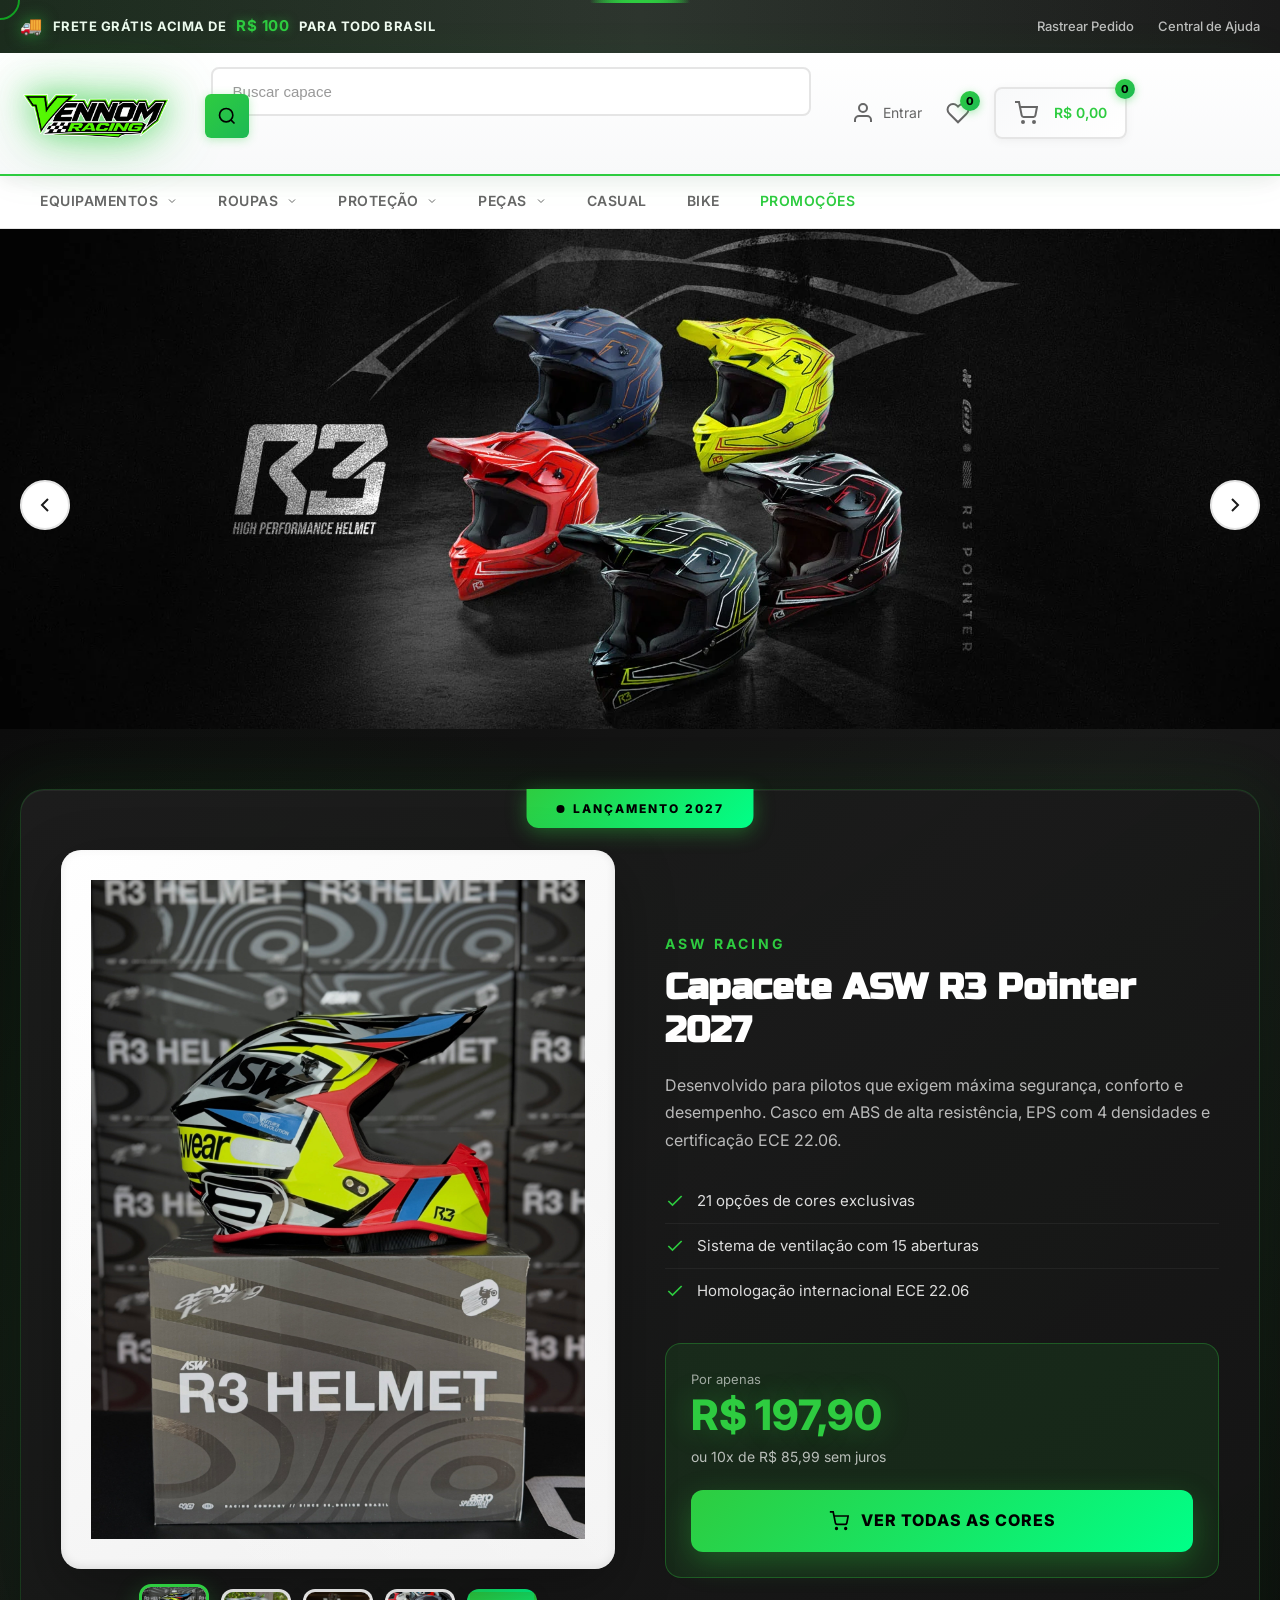
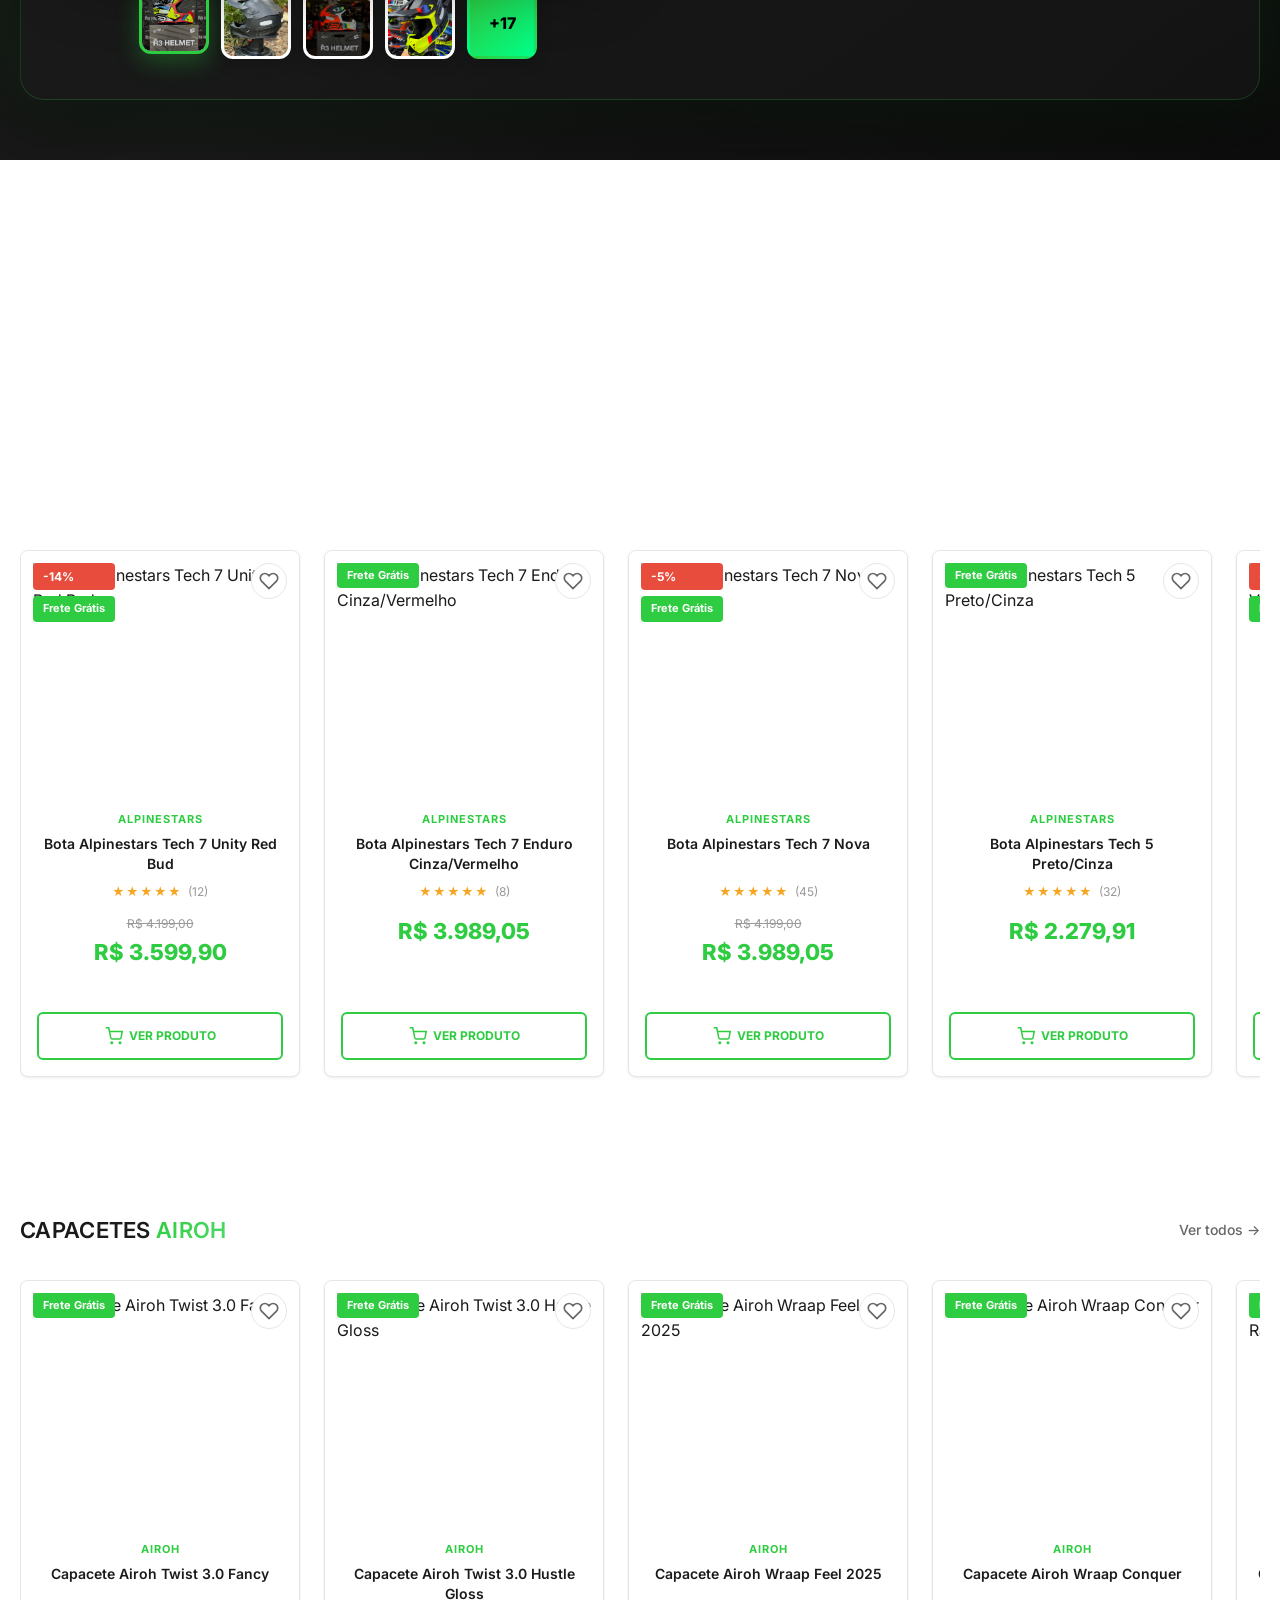
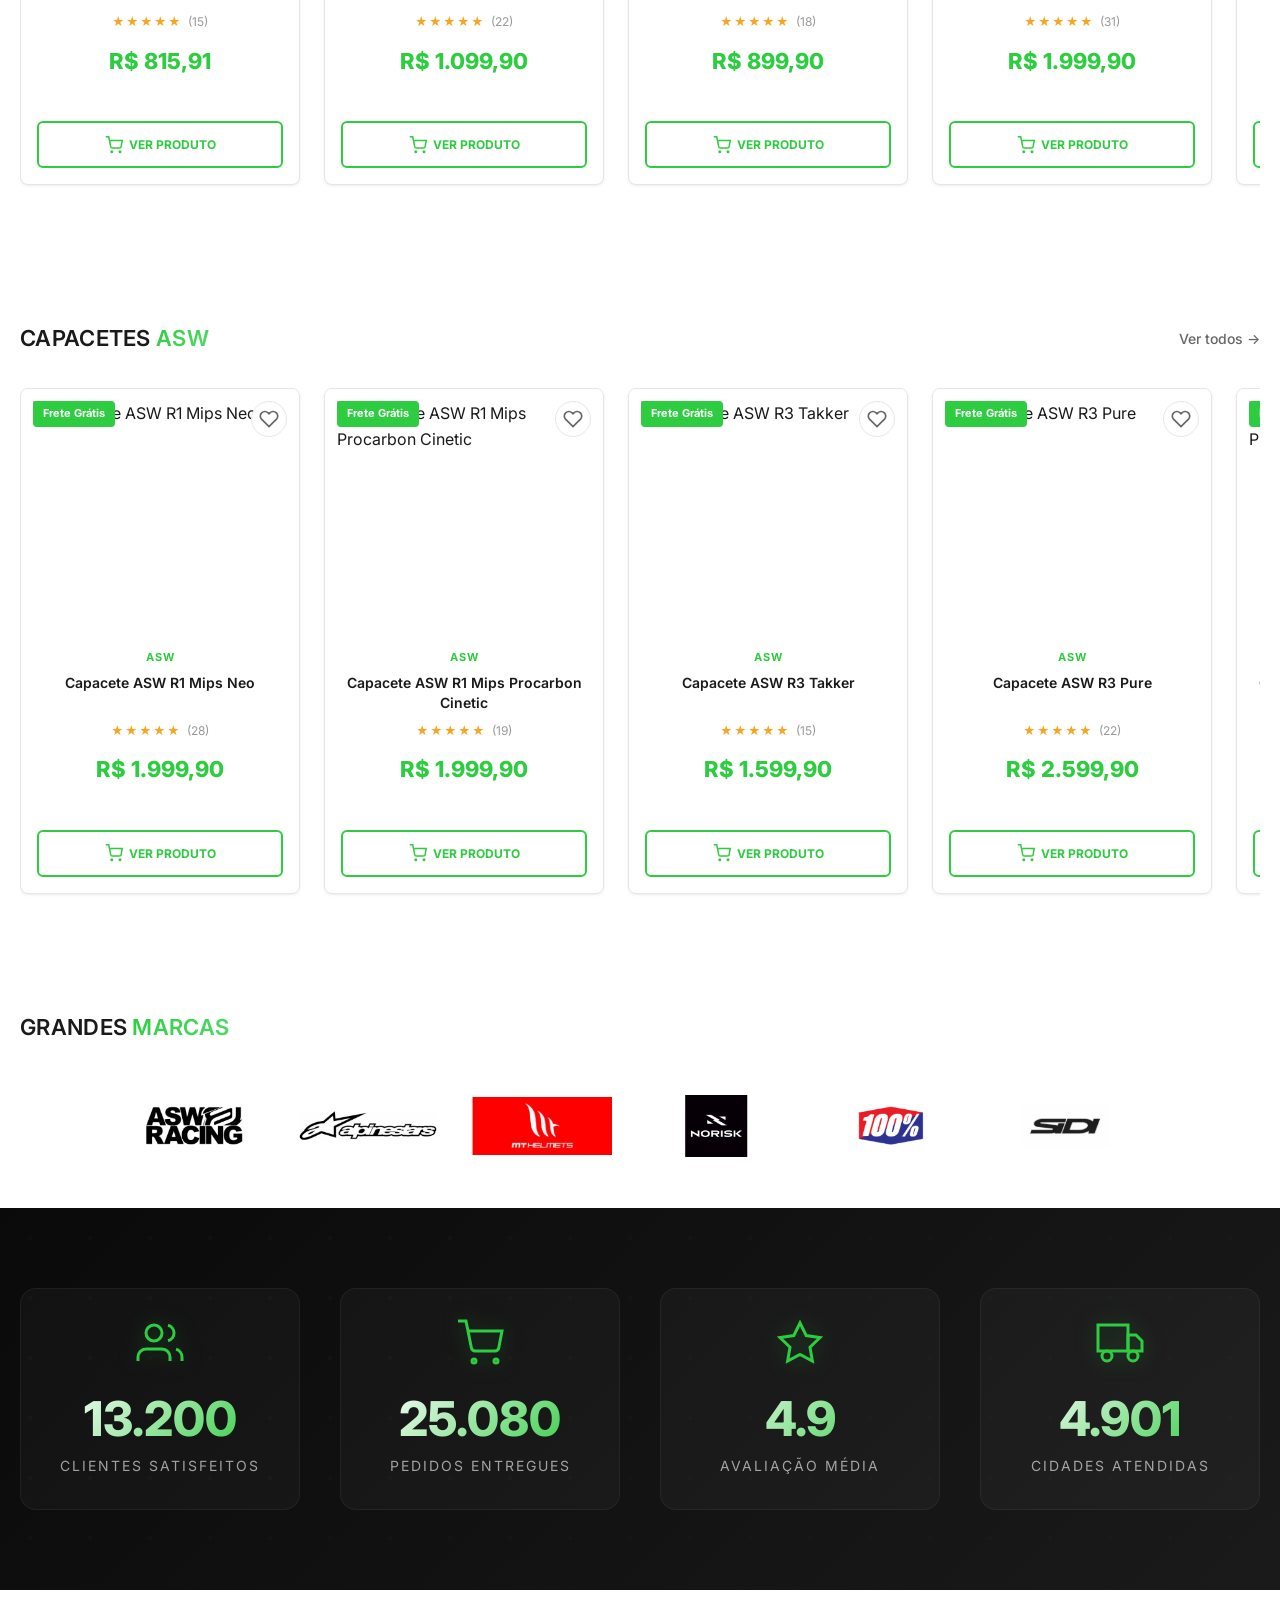
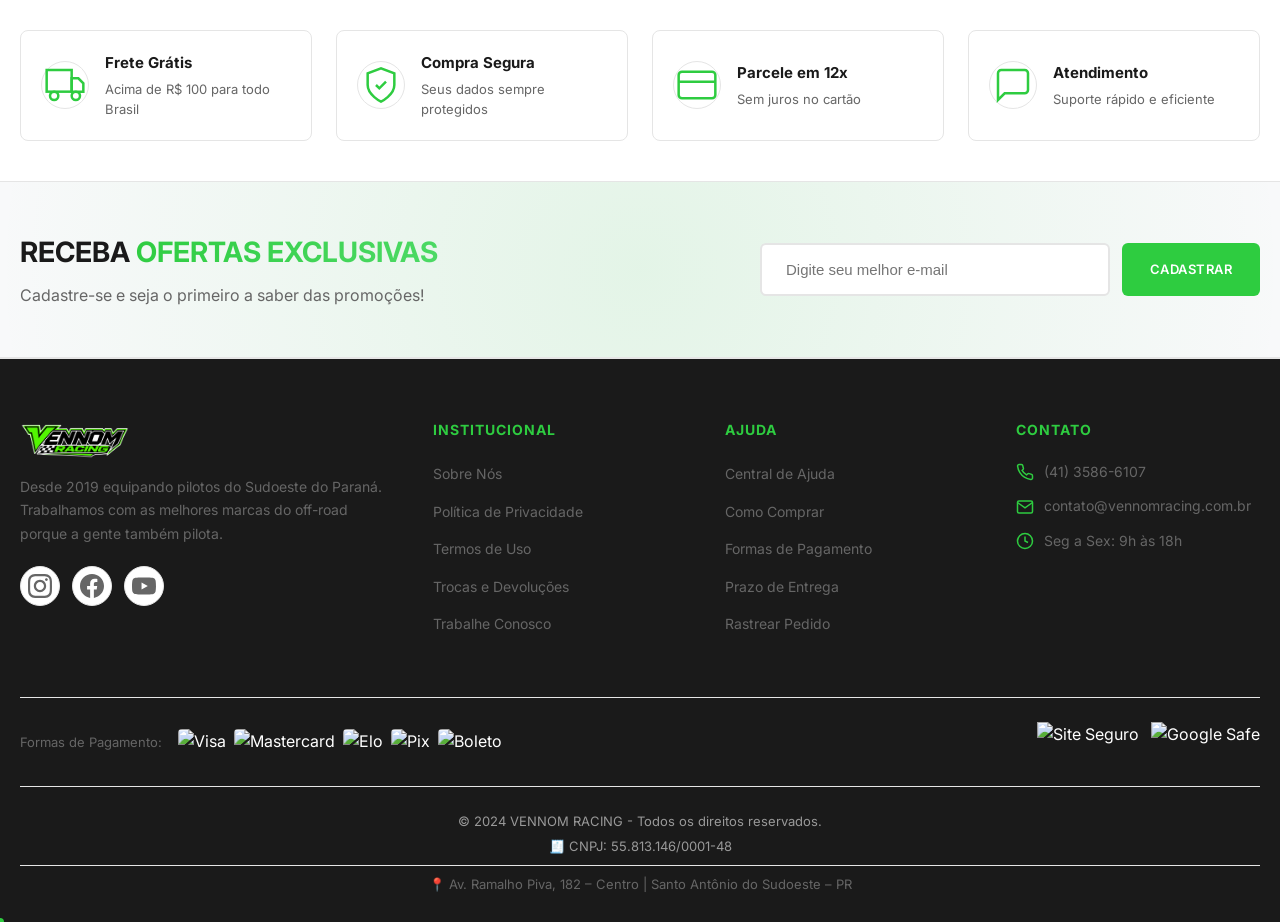
==== commit 55c61369: "Remove elementos de IA - deixa site mais autêntico - Social proof: menos frequente (max 3/sessão), c" ====
--- a/index.html
+++ b/index.html
@@ -546,7 +546,7 @@
             <div class="footer-grid">
                 <div class="footer-col">
                     <img src="assets/logo.png" alt="VENNOM RACING" class="footer-logo">
-                    <p>A melhor loja de equipamentos e peças para motocross do Brasil. Qualidade e preço justo para você acelerar com segurança.</p>
+                    <p>Desde 2019 equipando pilotos do Sudoeste do Paraná. Trabalhamos com as melhores marcas do off-road porque a gente também pilota.</p>
                     <div class="social-links">
                         <a href="#" aria-label="Instagram">
                             <svg width="24" height="24" viewBox="0 0 24 24" fill="currentColor">
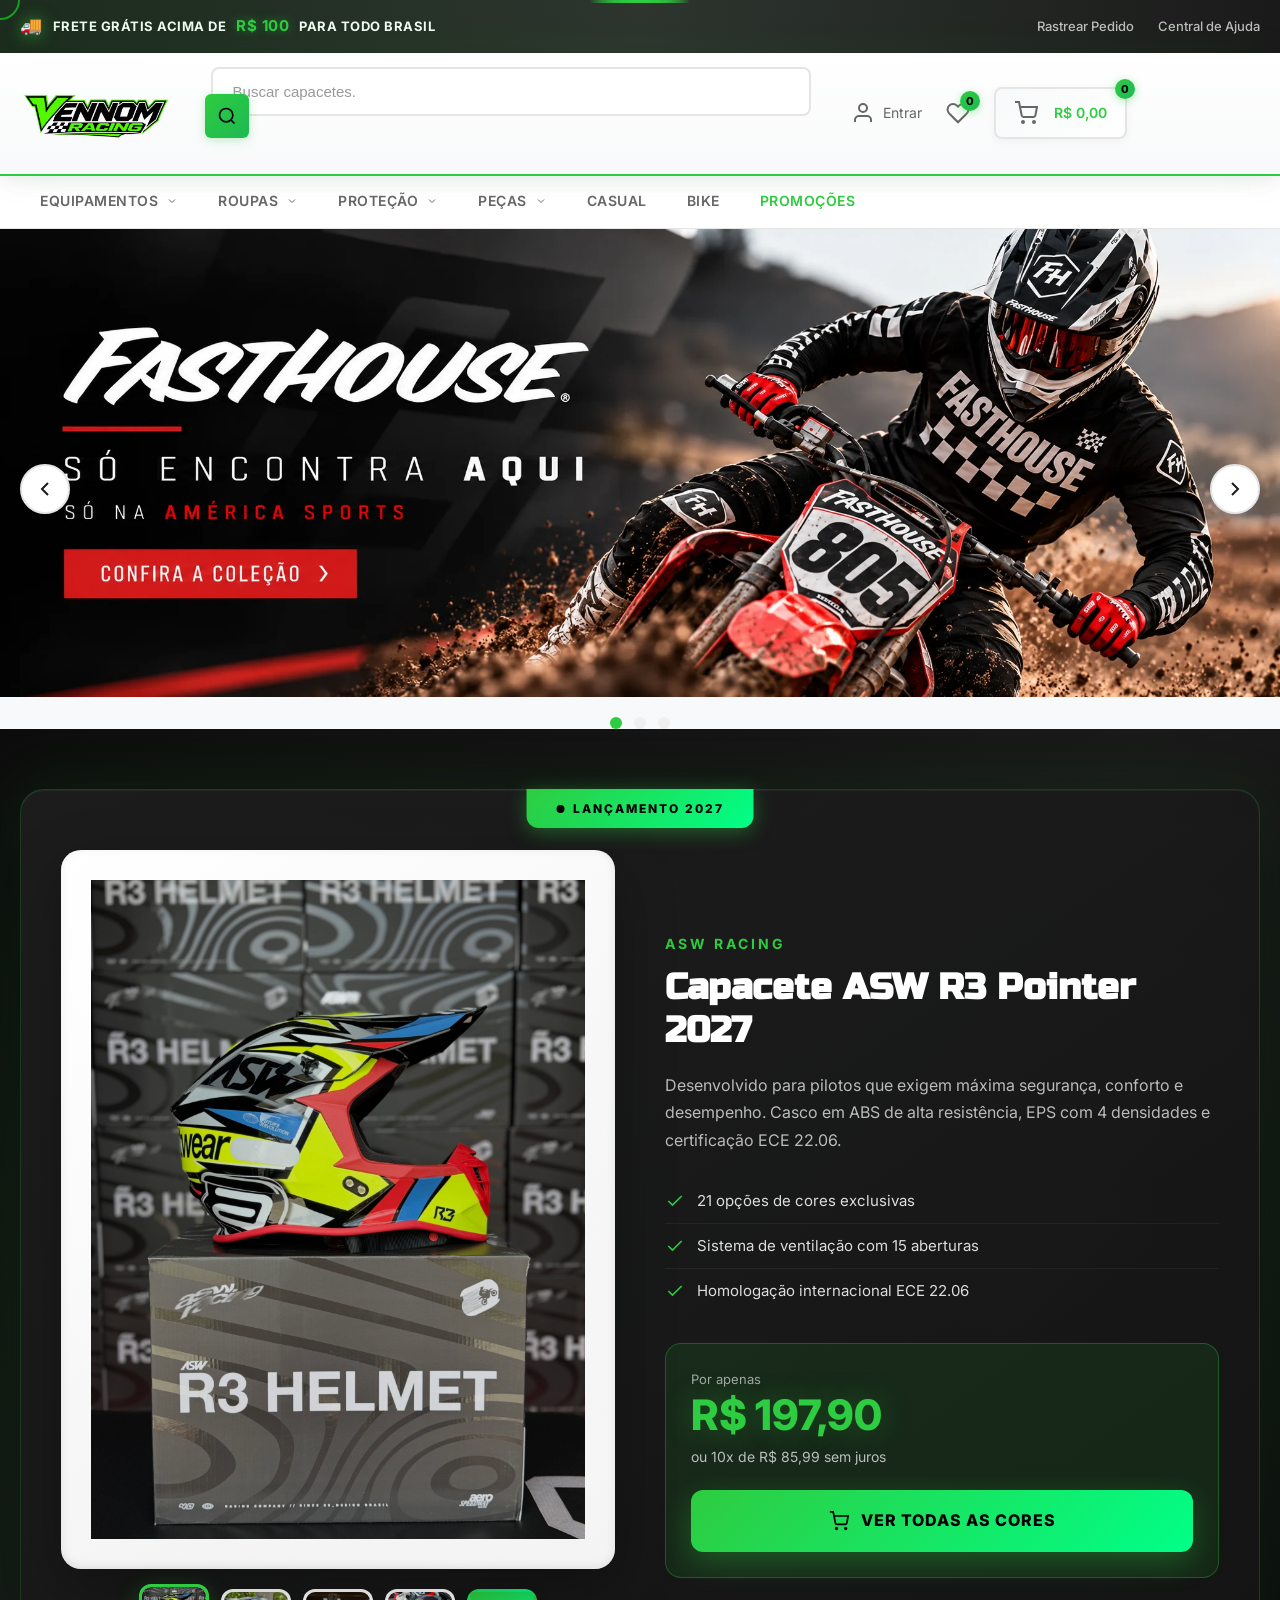
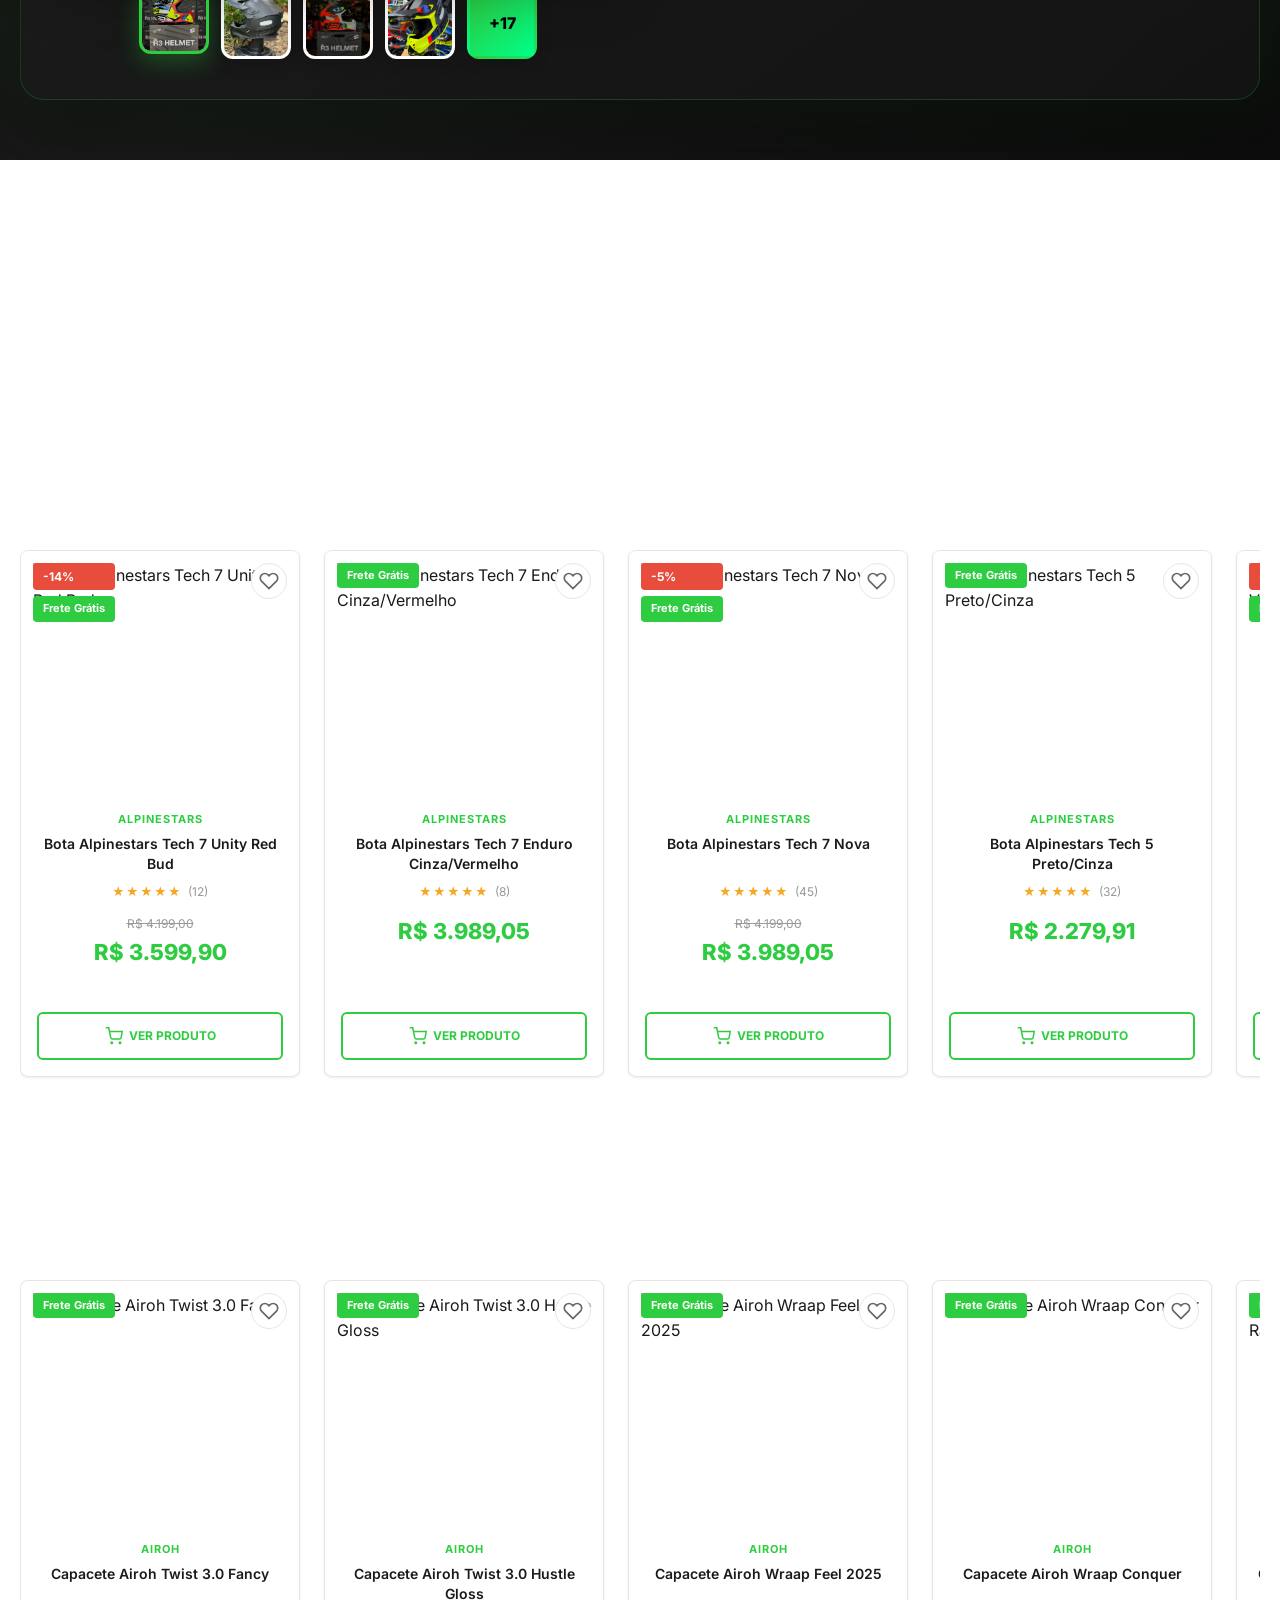
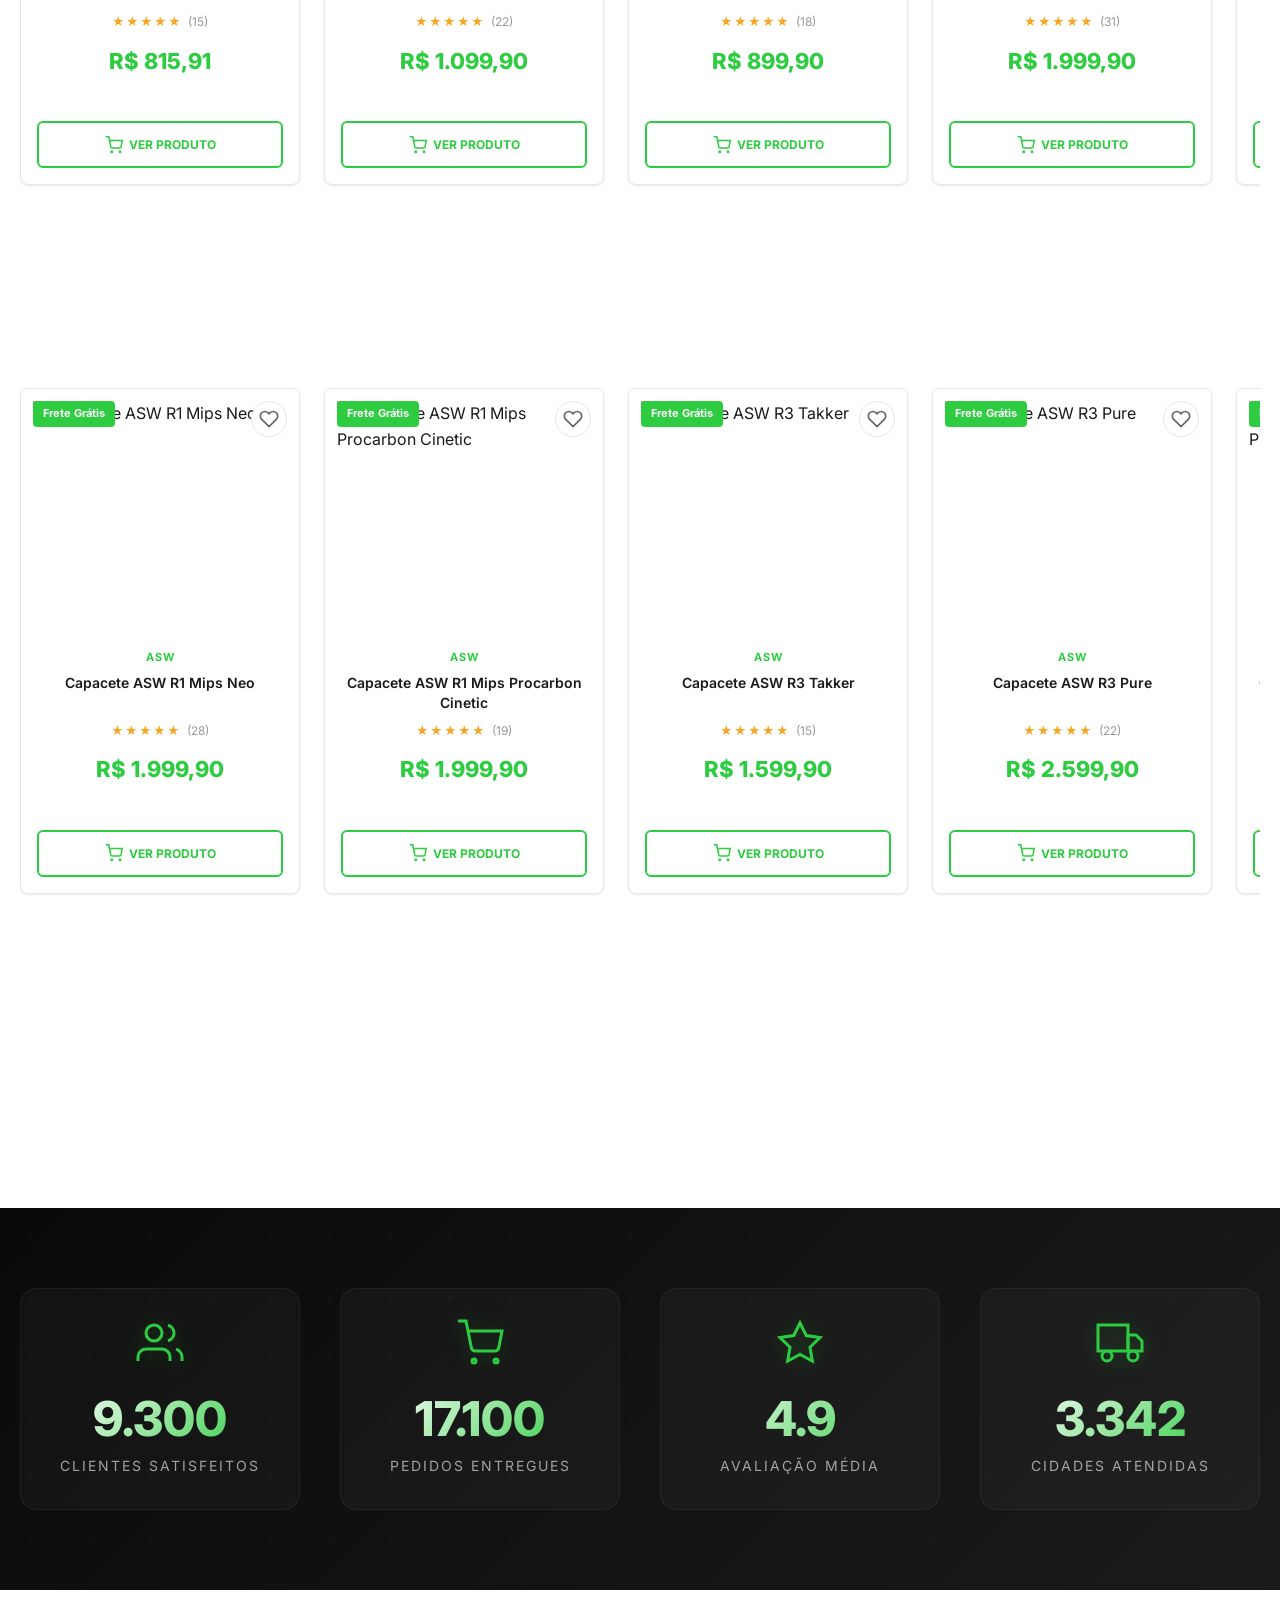
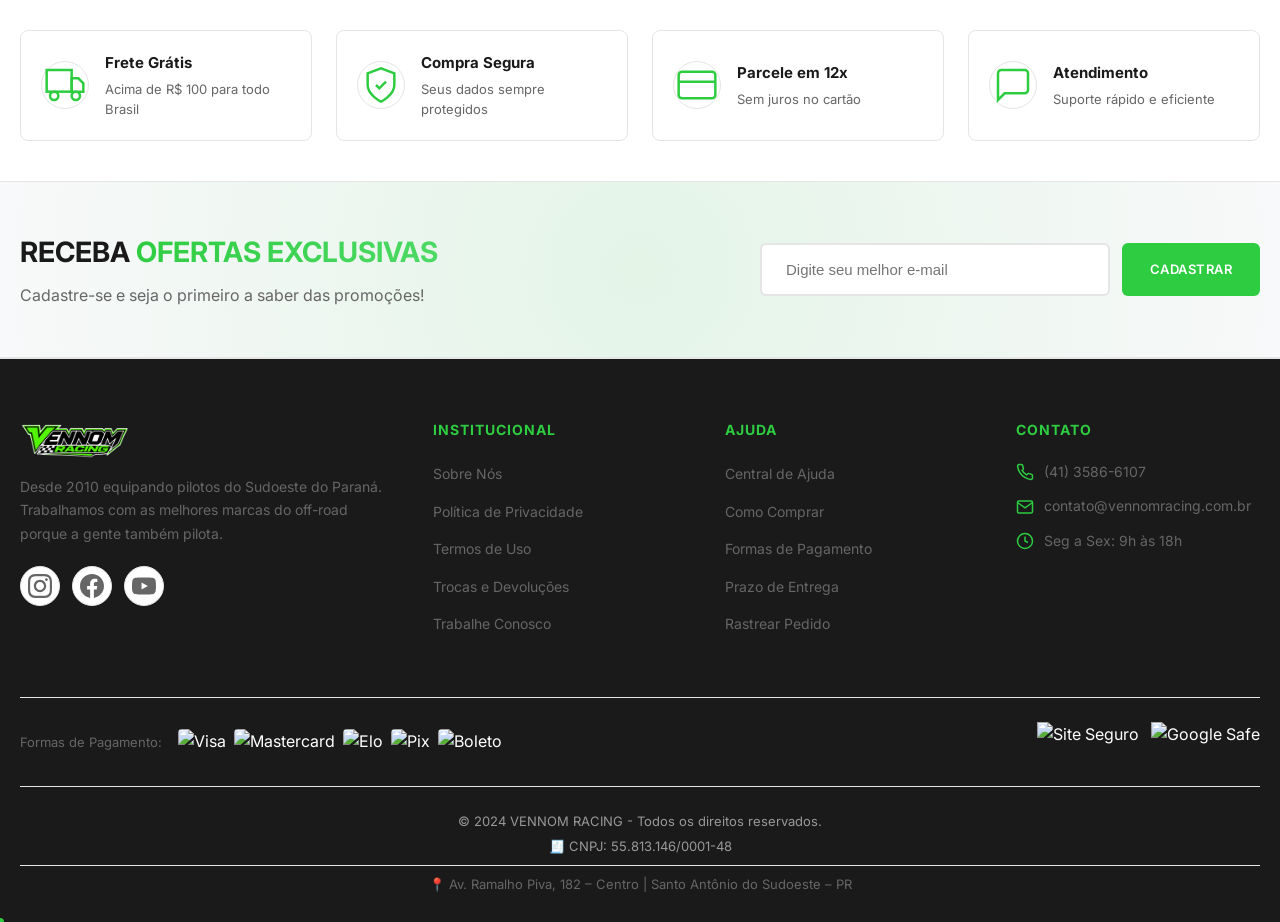
==== commit 3da11f3a: "Corrige ano de fundação: 2010 Co-Authored-By: Claude Opus 4.5 <noreply@anthropic.com>" ====
--- a/index.html
+++ b/index.html
@@ -546,7 +546,7 @@
             <div class="footer-grid">
                 <div class="footer-col">
                     <img src="assets/logo.png" alt="VENNOM RACING" class="footer-logo">
-                    <p>Desde 2019 equipando pilotos do Sudoeste do Paraná. Trabalhamos com as melhores marcas do off-road porque a gente também pilota.</p>
+                    <p>Desde 2010 equipando pilotos do Sudoeste do Paraná. Trabalhamos com as melhores marcas do off-road porque a gente também pilota.</p>
                     <div class="social-links">
                         <a href="#" aria-label="Instagram">
                             <svg width="24" height="24" viewBox="0 0 24 24" fill="currentColor">
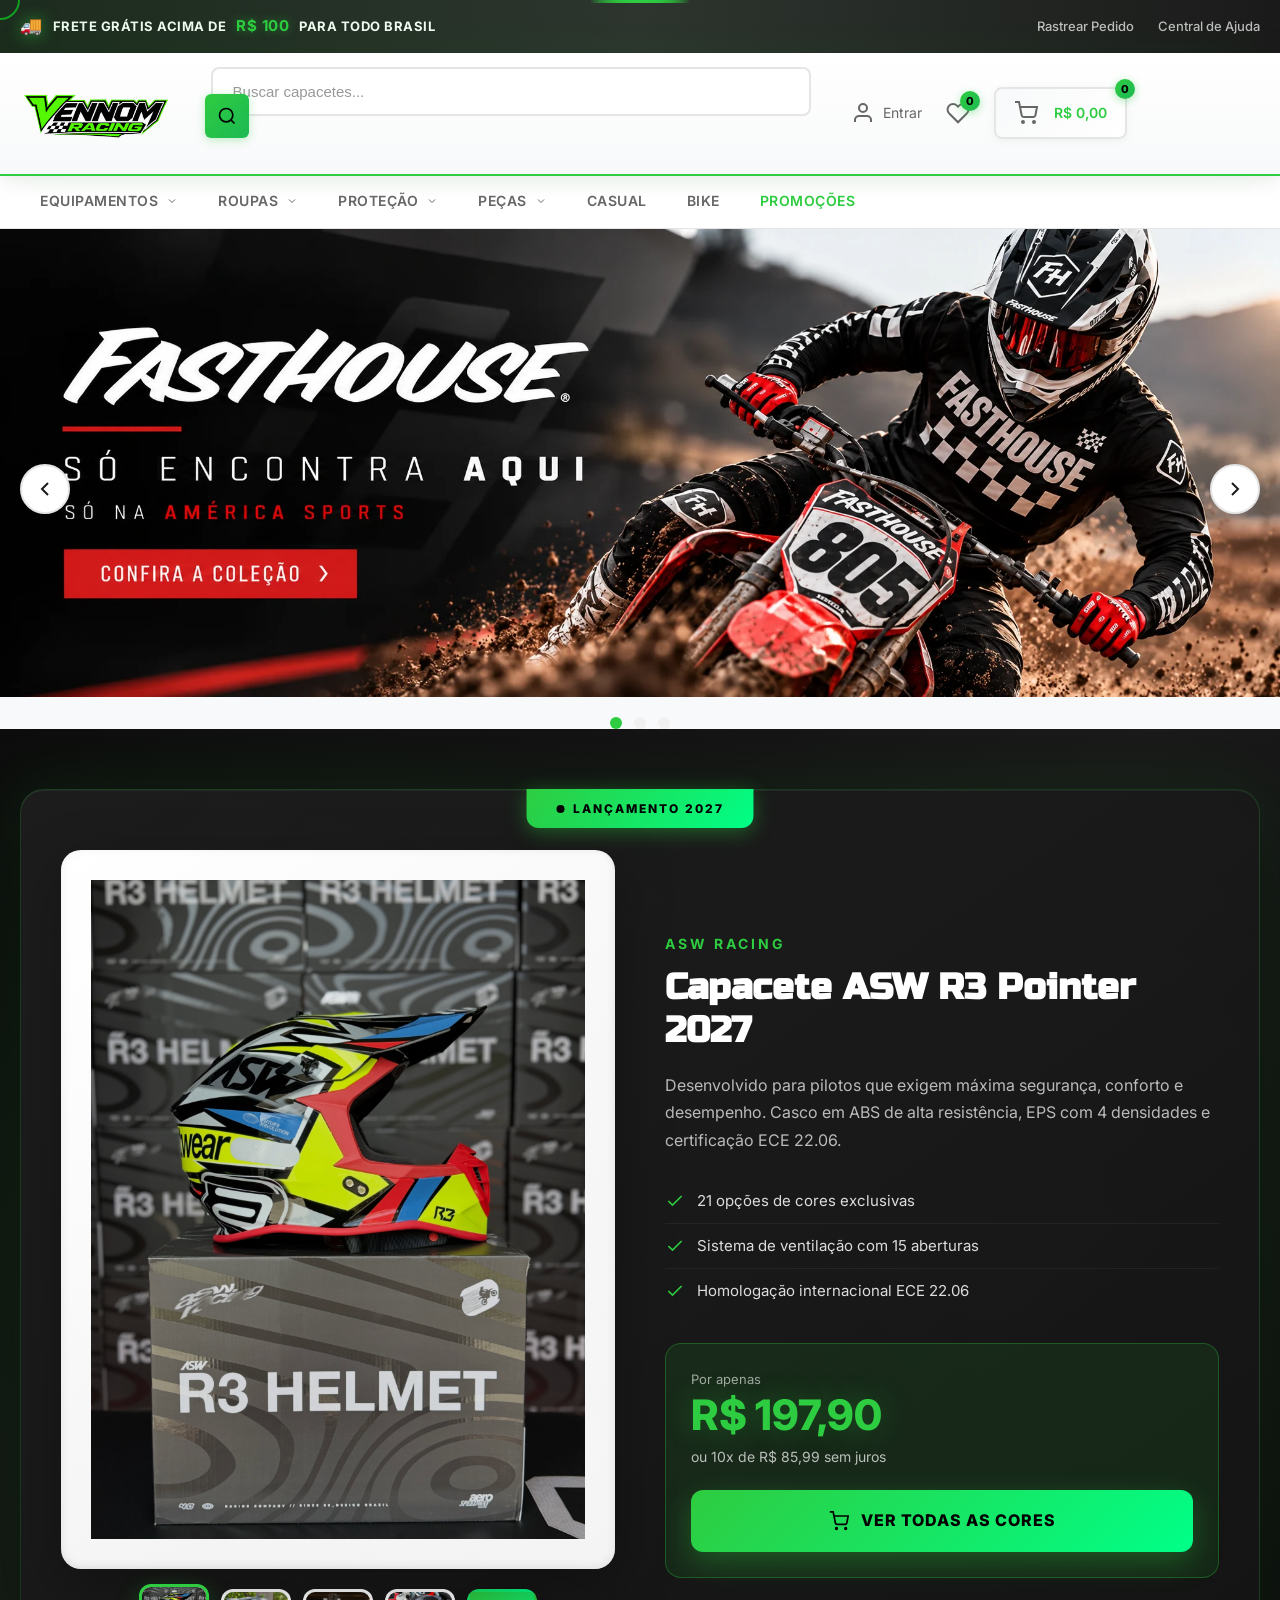
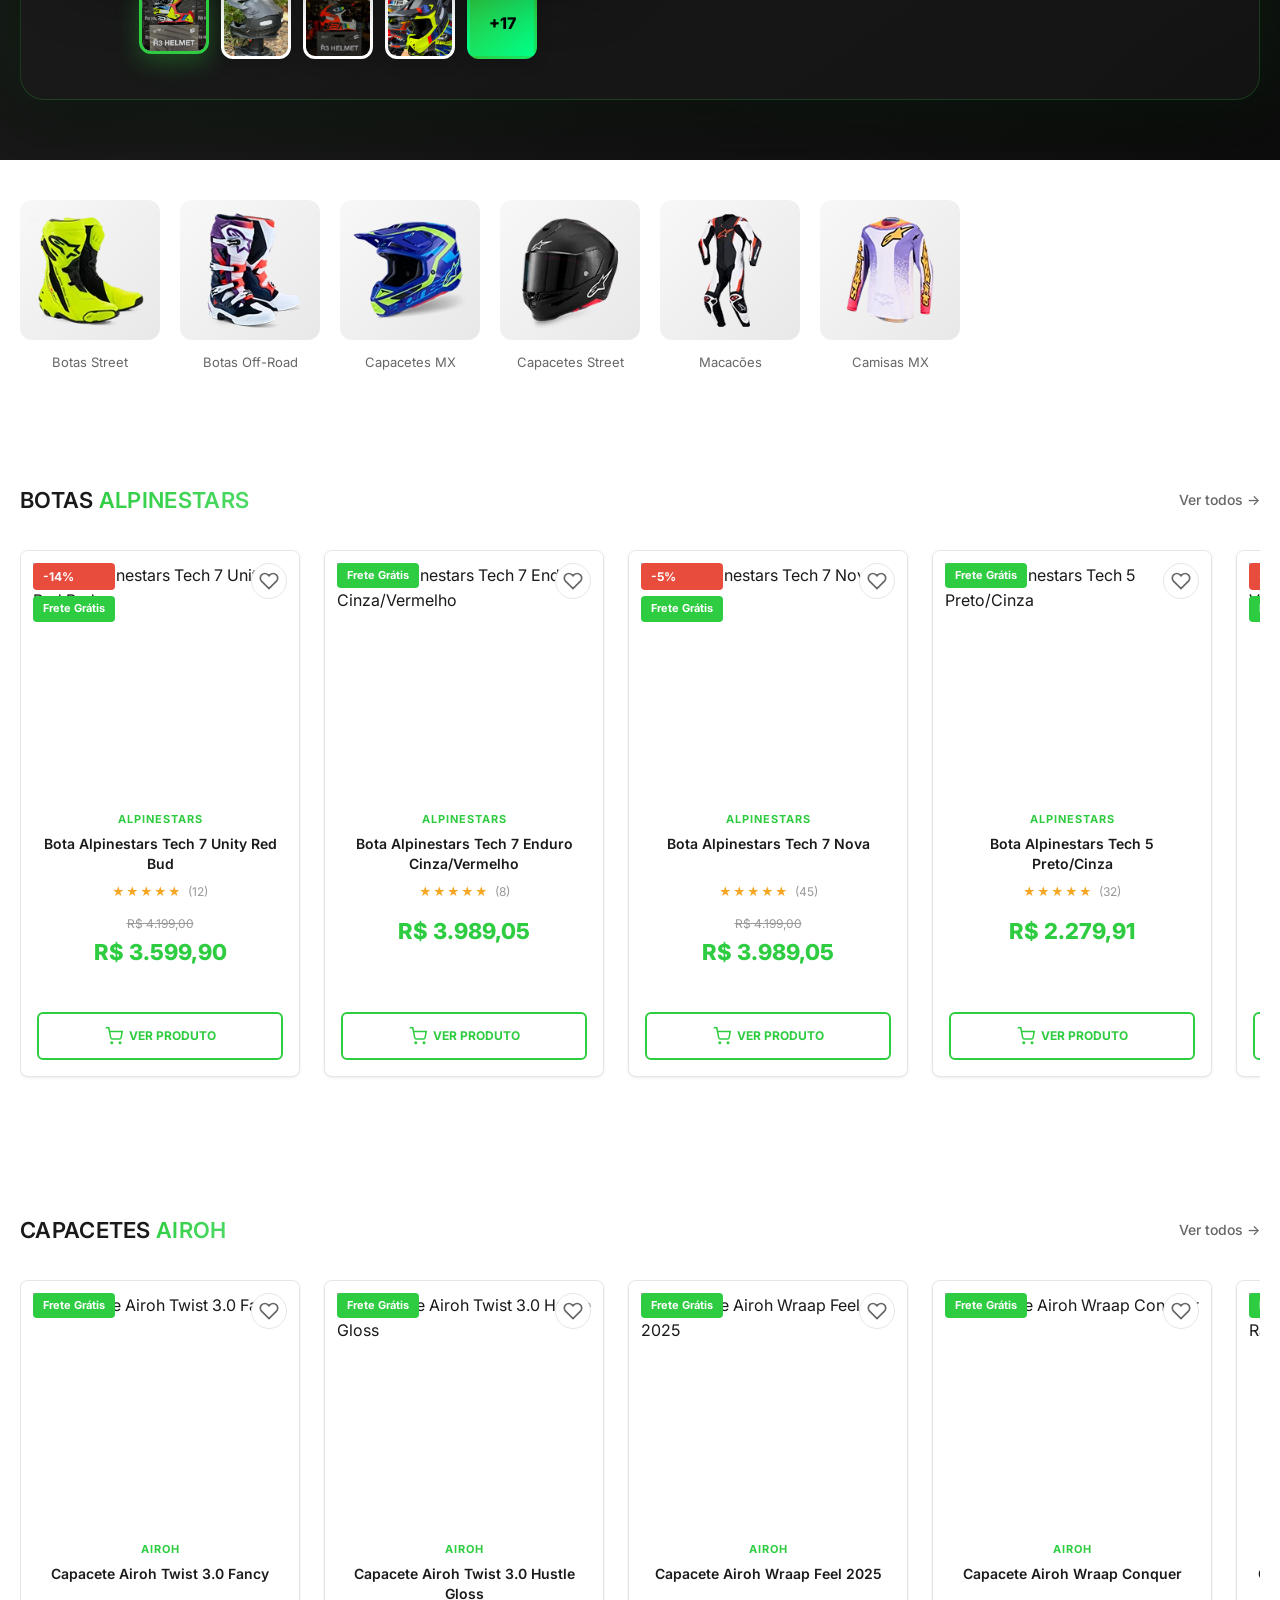
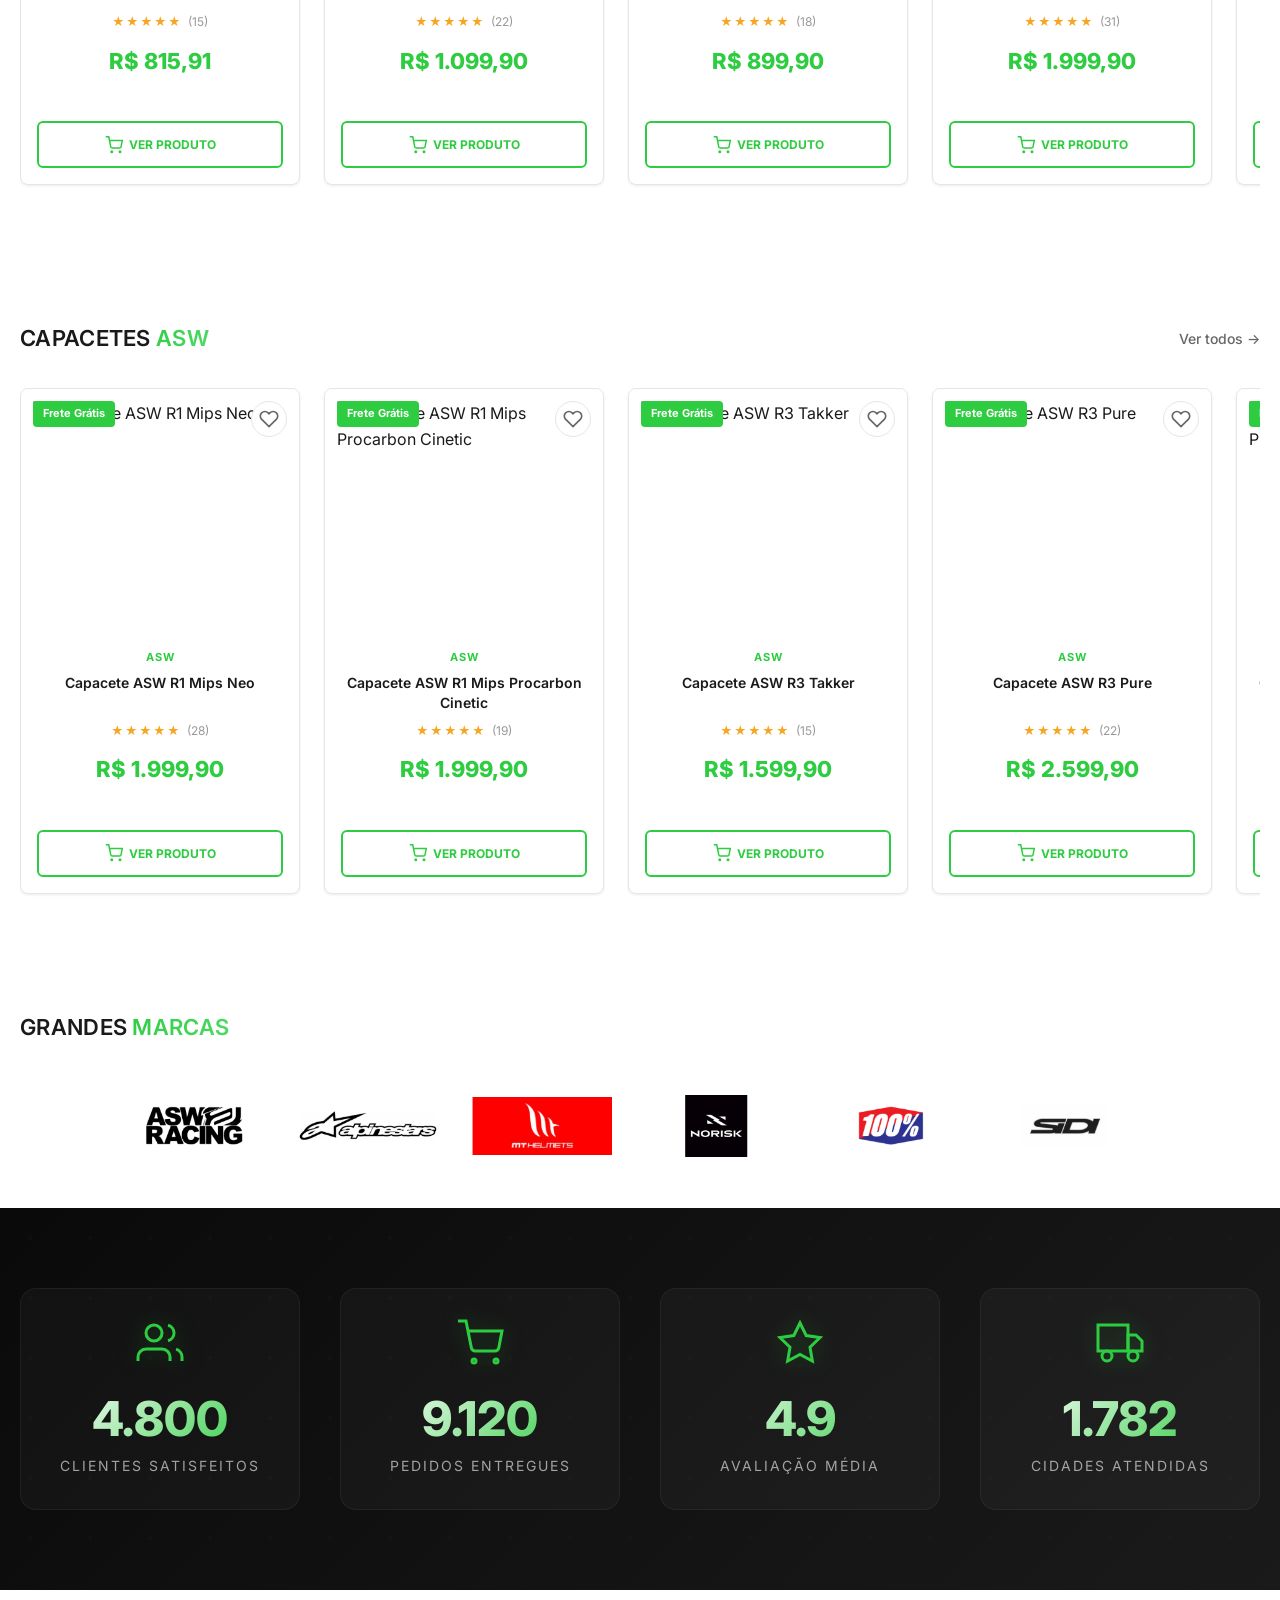
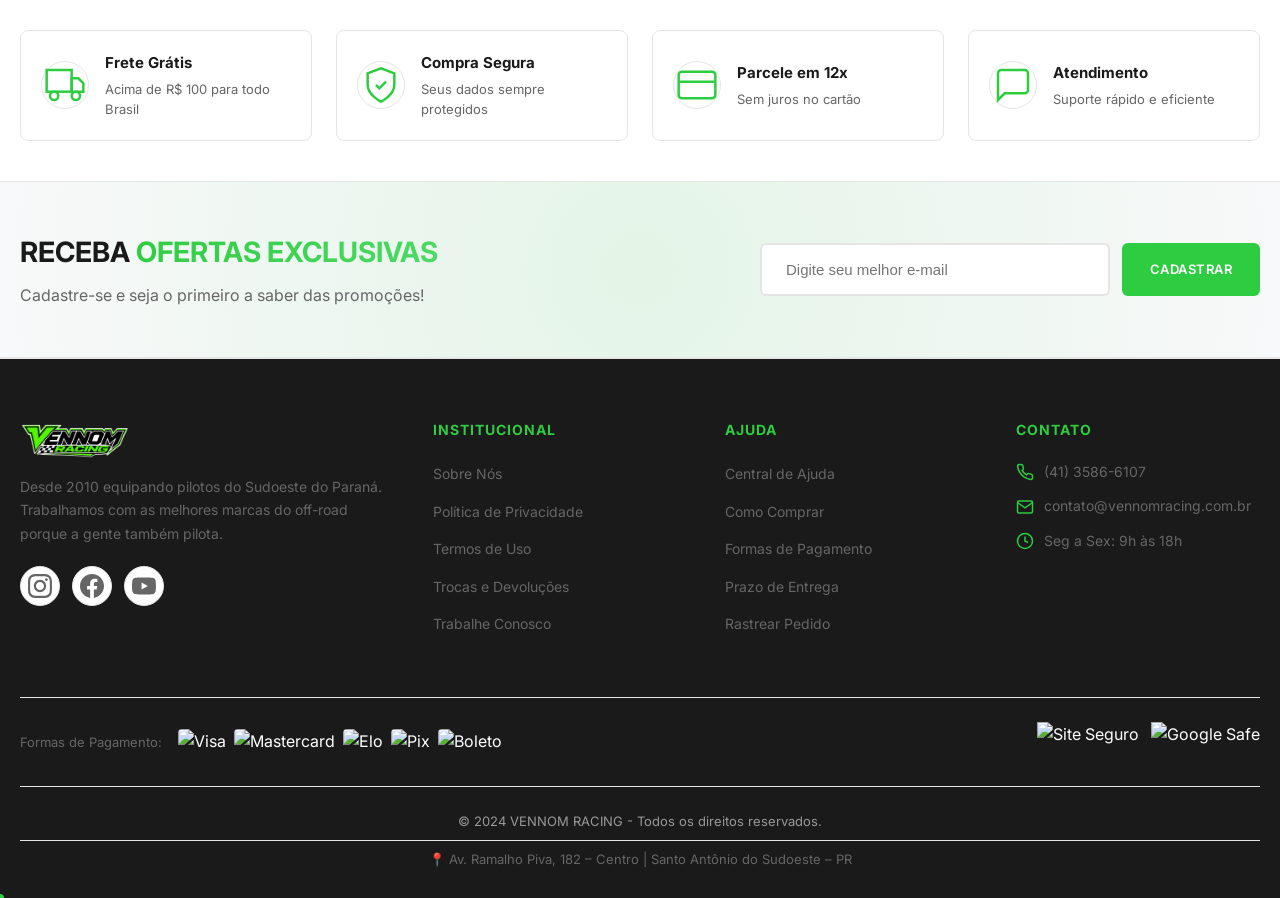
==== commit 0d3261fb: "Remove CNPJ do footer Co-Authored-By: Claude Opus 4.5 <noreply@anthropic.com>" ====
--- a/index.html
+++ b/index.html
@@ -629,7 +629,6 @@
             </div>
             <div class="copyright">
                 <p>&copy; 2024 VENNOM RACING - Todos os direitos reservados.</p>
-                <p>🧾 CNPJ: 55.813.146/0001-48</p>
                 <p class="store-address">📍 Av. Ramalho Piva, 182 – Centro | Santo Antônio do Sudoeste – PR</p>
             </div>
         </div>
